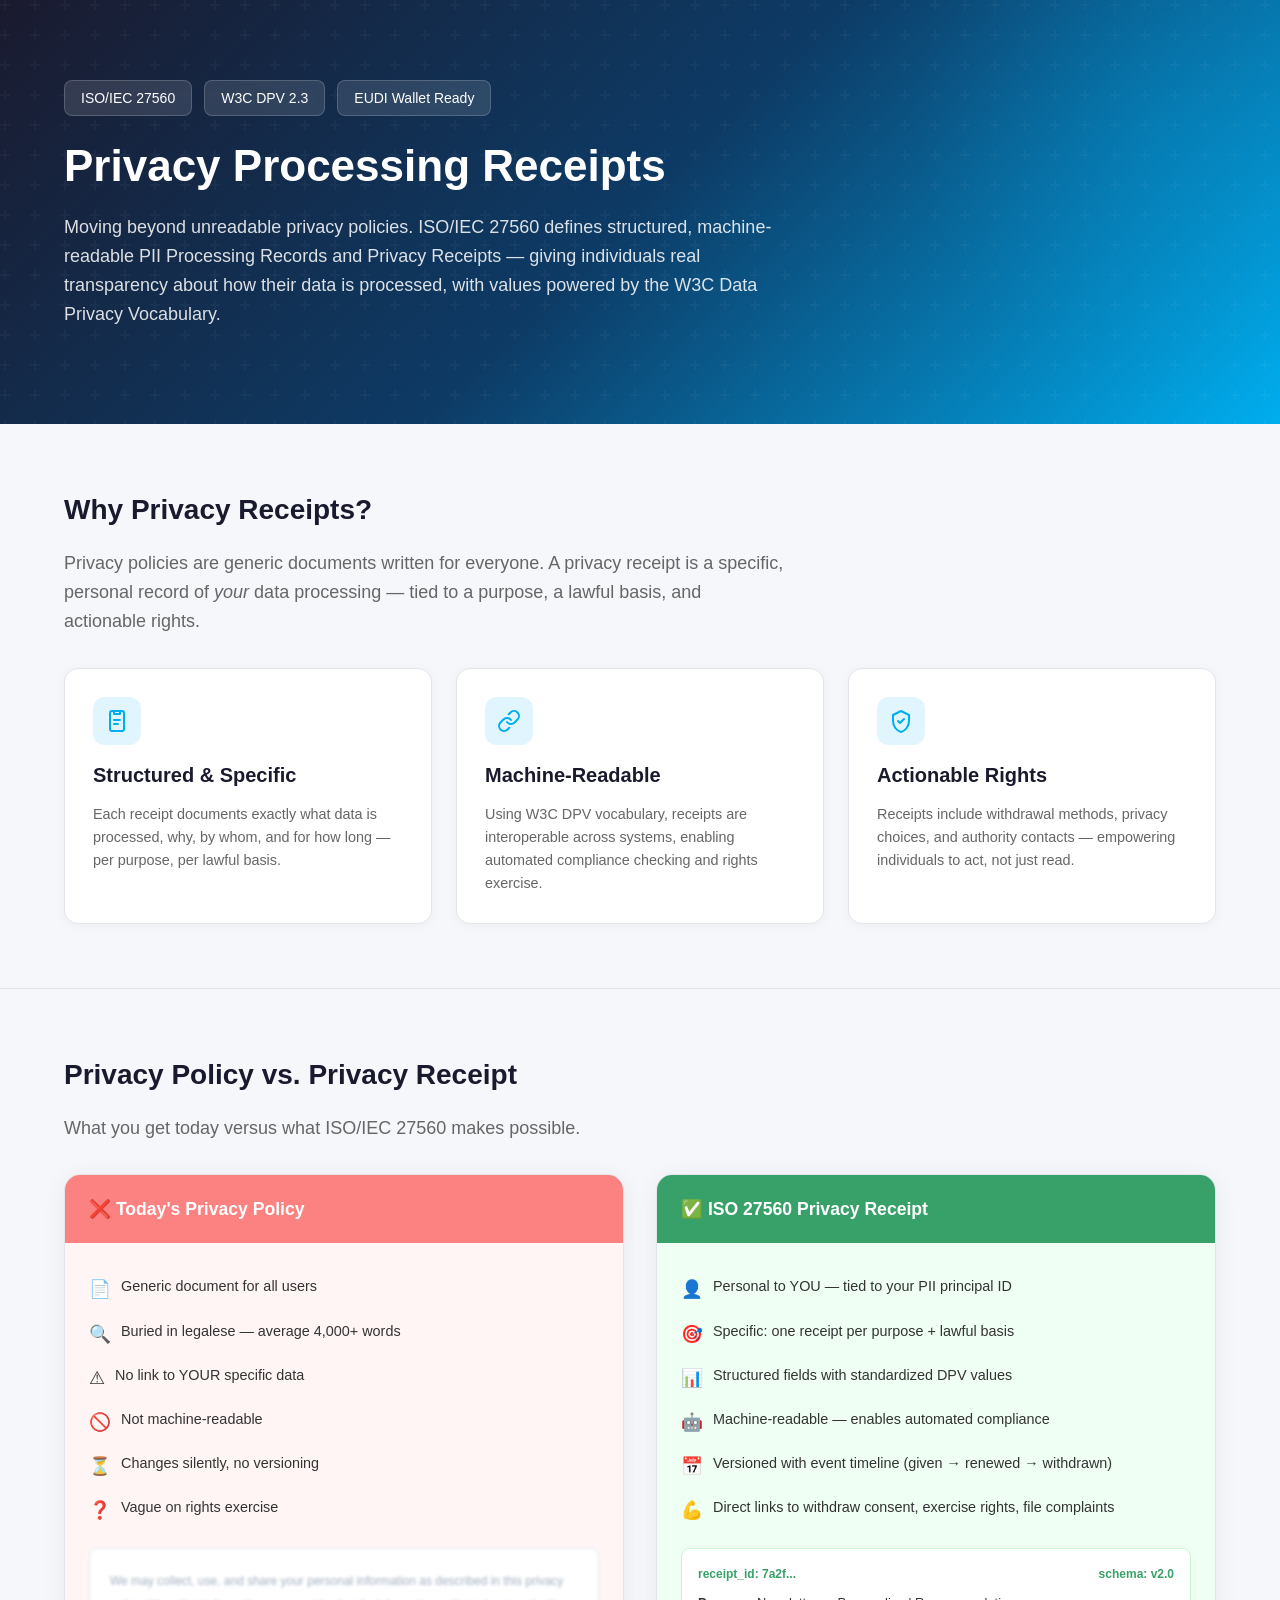
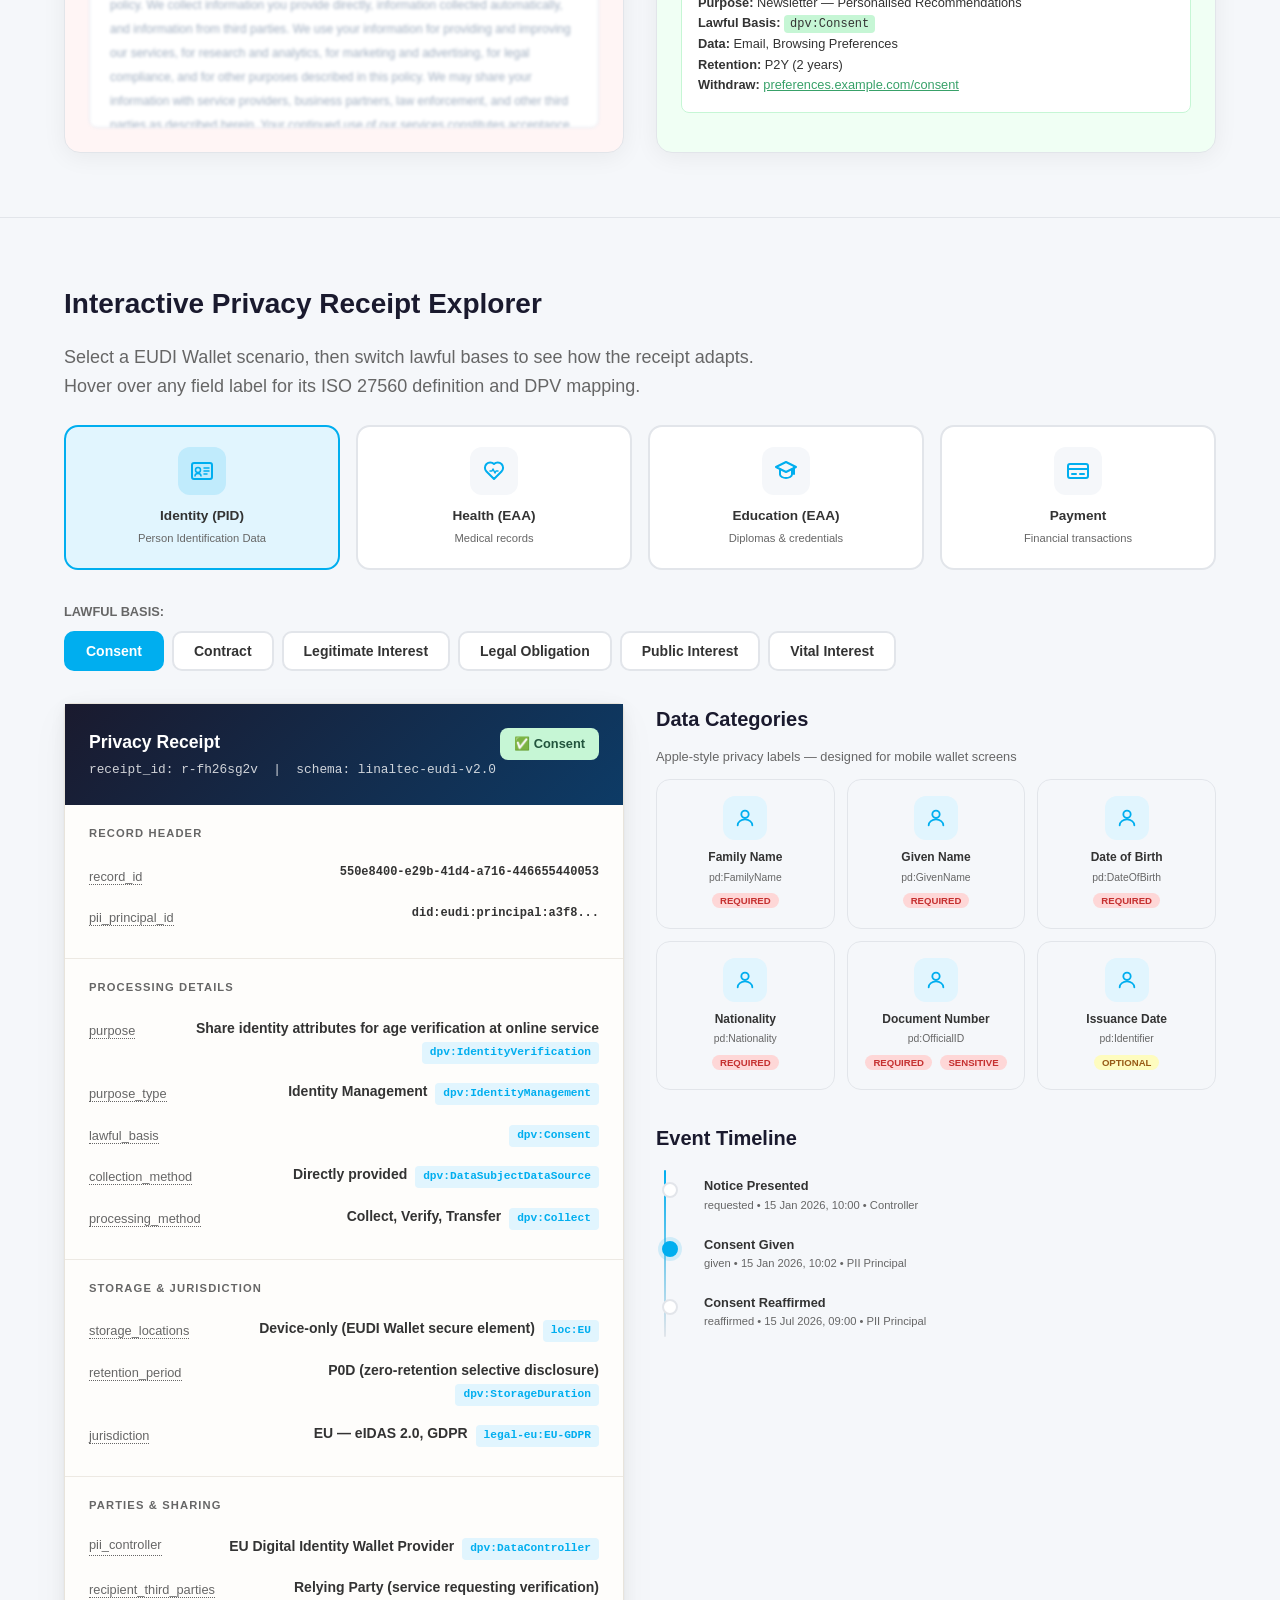
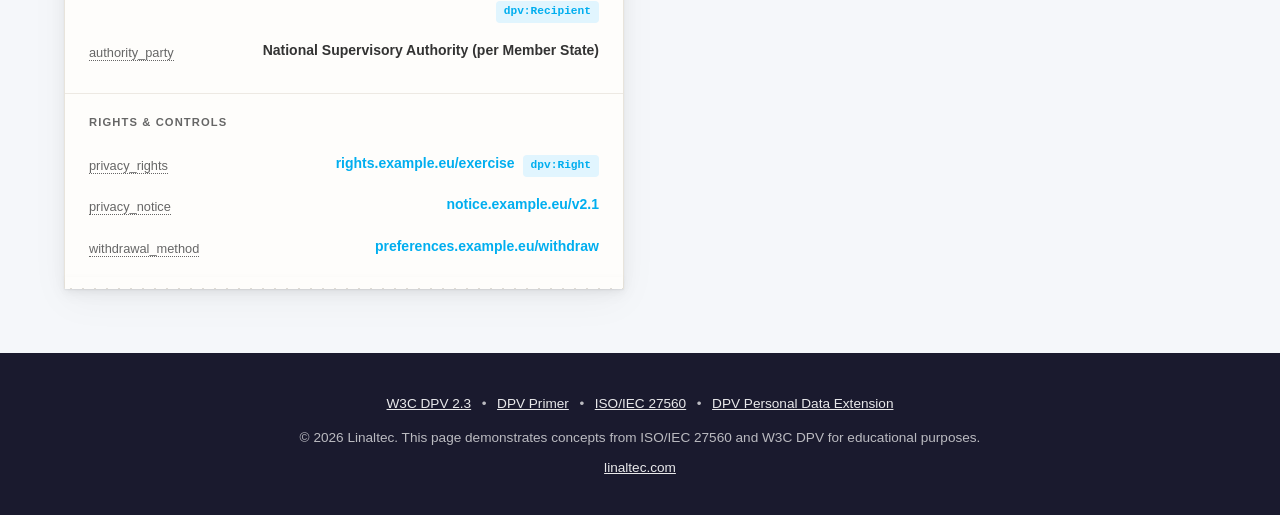
==== static/tools/27560-receipt-explorer/index.html @ d194e6db "Remove Go Deeper section, move spec links to footer The Go Deeper cards (Developer Reference, Safe A" ====
<!DOCTYPE html>
<html lang="en">
<head>
<meta charset="UTF-8">
<meta name="viewport" content="width=device-width, initial-scale=1.0">
<title>ISO/IEC 27560 — Privacy Processing Receipts with W3C DPV | Linaltec</title>
<style>
  :root {
    --primary: #1A1A2E;
    --primary-light: #00AEEF;
    --accent: #4682B4;
    --accent-light: #E1F5FE;
    --success: #38a169;
    --success-light: #c6f6d5;
    --warning: #d69e2e;
    --danger: #e53e3e;
    --bg: #F5F7FA;
    --card: #ffffff;
    --text: #333333;
    --text-light: #666666;
    --border: #E2E5EA;
    --code-bg: #1A1A2E;
    --code-text: #E2E5EA;
    --tooltip-bg: #1A1A2E;
    --icon-identity: #00AEEF;
    --icon-health: #e53e3e;
    --icon-education: #805ad5;
    --icon-payment: #d69e2e;
    --icon-location: #38a169;
    --icon-contact: #319795;
    --icon-device: #718096;
    --icon-behavior: #dd6b20;
  }

  * { margin: 0; padding: 0; box-sizing: border-box; }

  body {
    font-family: -apple-system, BlinkMacSystemFont, 'Segoe UI', Roboto, 'Helvetica Neue', sans-serif;
    color: var(--text);
    background: var(--bg);
    line-height: 1.6;
  }

  /* ─── Layout ─── */
  .container { max-width: 1200px; margin: 0 auto; padding: 0 24px; }
  section { padding: 64px 0; }
  .section-divider { border: none; border-top: 1px solid var(--border); margin: 0; }

  /* ─── Typography ─── */
  h1 { font-size: 2.5rem; font-weight: 800; line-height: 1.2; color: var(--primary); }
  h2 { font-size: 1.75rem; font-weight: 700; color: var(--primary); margin-bottom: 16px; }
  h3 { font-size: 1.25rem; font-weight: 600; color: var(--primary); margin-bottom: 12px; }
  .subtitle { font-size: 1.125rem; color: var(--text-light); max-width: 720px; }
  .badge {
    display: inline-block; padding: 4px 12px; border-radius: 9999px;
    font-size: 0.75rem; font-weight: 600; text-transform: uppercase; letter-spacing: 0.05em;
  }
  .badge-blue { background: var(--accent-light); color: var(--primary-light); }
  .badge-green { background: var(--success-light); color: var(--success); }
  .badge-orange { background: #fefcbf; color: #b7791f; }

  /* ─── Hero ─── */
  .hero {
    background: linear-gradient(135deg, var(--primary) 0%, #0D3B66 50%, #00AEEF 100%);
    color: #fff; padding: 80px 0 64px; position: relative; overflow: hidden;
  }
  .hero::before {
    content: ''; position: absolute; top: 0; left: 0; right: 0; bottom: 0;
    background: url("data:image/svg+xml,%3Csvg width='60' height='60' viewBox='0 0 60 60' xmlns='http://www.w3.org/2000/svg'%3E%3Cg fill='none' fill-rule='evenodd'%3E%3Cg fill='%23ffffff' fill-opacity='0.03'%3E%3Cpath d='M36 34v-4h-2v4h-4v2h4v4h2v-4h4v-2h-4zm0-30V0h-2v4h-4v2h4v4h2V6h4V4h-4zM6 34v-4H4v4H0v2h4v4h2v-4h4v-2H6zM6 4V0H4v4H0v2h4v4h2V6h4V4H6z'/%3E%3C/g%3E%3C/g%3E%3C/svg%3E");
    pointer-events: none;
  }
  .hero::after {
    content: ''; position: absolute; top: -30%; right: -10%; width: 500px; height: 500px;
    background: radial-gradient(circle, rgba(0,174,239,0.12) 0%, transparent 70%);
    border-radius: 50%; pointer-events: none;
  }
  .hero h1 { color: #fff; font-size: 2.75rem; max-width: 800px; position: relative; }
  .hero .subtitle { color: rgba(255,255,255,0.85); margin: 20px 0 32px; position: relative; }
  .hero-badges { display: flex; gap: 12px; flex-wrap: wrap; position: relative; }
  .hero-badge {
    background: rgba(255,255,255,0.12); color: #fff; padding: 6px 16px;
    border-radius: 8px; font-size: 0.875rem; font-weight: 500;
    backdrop-filter: blur(4px); border: 1px solid rgba(255,255,255,0.18);
  }

  /* ─── Tabs / Lawful Basis Selector ─── */
  .tab-group {
    display: flex; gap: 8px; flex-wrap: wrap; margin-bottom: 32px;
  }
  .tab-btn {
    padding: 10px 20px; border: 2px solid var(--border); border-radius: 10px;
    background: var(--card); color: var(--text); font-size: 0.875rem; font-weight: 600;
    cursor: pointer; transition: all 0.2s;
  }
  .tab-btn:hover { border-color: var(--primary-light); color: var(--primary-light); }
  .tab-btn.active {
    border-color: var(--primary-light); background: var(--primary-light); color: #fff;
  }

  /* ─── Receipt Card ─── */
  .receipt-wrapper {
    display: grid; grid-template-columns: 1fr 1fr; gap: 32px; align-items: start;
  }

  .receipt-card {
    background: #FEFDFB; border-radius: 6px 6px 0 0; overflow: visible;
    box-shadow: 0 1px 2px rgba(0,0,0,0.06), 0 4px 16px rgba(0,0,0,0.06), 0 12px 40px rgba(0,0,0,0.04);
    border: 1px solid #E8E4DC; position: relative;
  }
  .receipt-card::after {
    content: ''; position: absolute; bottom: -1px; left: 0; right: 0; height: 12px;
    background: linear-gradient(45deg, transparent 33.33%, #FEFDFB 33.33%) 0 0 / 12px 100%,
                linear-gradient(-45deg, transparent 33.33%, #FEFDFB 33.33%) 0 0 / 12px 100%;
    background-repeat: repeat-x;
    filter: drop-shadow(0 2px 3px rgba(0,0,0,0.04));
  }
  .receipt-header {
    background: linear-gradient(135deg, var(--primary) 0%, #0D3B66 100%);
    padding: 24px; color: #fff;
  }
  .receipt-header h3 { color: #fff; margin-bottom: 4px; font-size: 1.1rem; }
  .receipt-header .receipt-id { font-family: 'SF Mono', 'Fira Code', monospace; font-size: 0.8rem; opacity: 0.8; }

  .receipt-section {
    padding: 20px 24px; border-bottom: 1px solid #EDE9E3;
  }
  .receipt-section:last-child { border-bottom: none; }
  .receipt-section-title {
    font-size: 0.7rem; font-weight: 700; text-transform: uppercase; letter-spacing: 0.1em;
    color: var(--text-light); margin-bottom: 12px;
  }

  .receipt-field {
    display: flex; justify-content: space-between; align-items: flex-start;
    padding: 8px 0; gap: 16px; position: relative;
  }
  .receipt-field-label {
    font-size: 0.8rem; color: var(--text-light); font-weight: 500;
    cursor: help; border-bottom: 1px dotted var(--text-light);
    white-space: nowrap; flex-shrink: 0;
  }
  .receipt-field-value {
    font-size: 0.875rem; font-weight: 600; color: var(--text); text-align: right;
    word-break: break-word;
  }
  .receipt-field-value a {
    color: var(--primary-light); text-decoration: none;
  }
  .receipt-field-value a:hover { text-decoration: underline; }

  /* DPV tag */
  .dpv-tag {
    display: inline-block; padding: 2px 8px; border-radius: 4px;
    font-size: 0.7rem; font-family: 'SF Mono', 'Fira Code', monospace;
    background: var(--accent-light); color: var(--primary-light); margin-left: 4px;
    cursor: pointer; transition: background 0.15s;
  }
  .dpv-tag:hover { background: #B3E5FC; }

  /* ─── Tooltip ─── */
  .tooltip-container { position: relative; display: inline-block; }
  .tooltip {
    display: none; position: absolute; bottom: calc(100% + 8px); left: 50%;
    transform: translateX(-50%); background: var(--tooltip-bg); color: #fff;
    padding: 14px 18px; border-radius: 10px; font-size: 0.8rem; line-height: 1.5;
    width: 320px; z-index: 100; box-shadow: 0 8px 32px rgba(0,0,0,0.25);
    pointer-events: none;
  }
  .tooltip::after {
    content: ''; position: absolute; top: 100%; left: 50%;
    transform: translateX(-50%); border: 6px solid transparent;
    border-top-color: var(--tooltip-bg);
  }
  .tooltip-container:hover .tooltip { display: block; pointer-events: auto; }
  .tooltip-container.tooltip-active .tooltip { display: block; pointer-events: auto; }
  .tooltip .tooltip-title { font-weight: 700; margin-bottom: 4px; color: #7DD3FC; }
  .tooltip .tooltip-dpv { font-family: monospace; font-size: 0.7rem; color: #7DD3FC; margin-top: 6px; }
  .tooltip .tooltip-27560 { font-size: 0.7rem; color: #a0aec0; margin-top: 2px; }

  /* Right-aligned tooltips for values on the right side */
  .tooltip-right .tooltip {
    left: auto; right: 0; transform: none;
  }
  .tooltip-right .tooltip::after {
    left: auto; right: 24px; transform: none;
  }

  /* Mobile bottom-sheet tooltips */
  @media (max-width: 768px) {
    .tooltip-container.tooltip-active .tooltip {
      position: fixed; bottom: 0; left: 0; right: 0; top: auto;
      width: 100%; max-width: 100%; border-radius: 16px 16px 0 0;
      transform: none; z-index: 1001;
      box-shadow: 0 -4px 32px rgba(0,0,0,0.3);
      padding: 24px 20px 32px;
    }
    .tooltip-container.tooltip-active .tooltip::after { display: none; }
  }
  .tooltip-overlay {
    display: none; position: fixed; inset: 0;
    background: rgba(0,0,0,0.3); z-index: 1000;
  }
  .tooltip-overlay.active { display: block; }

  /* ─── Privacy Icons (Apple-style) ─── */
  .privacy-icons-grid {
    display: grid; grid-template-columns: repeat(auto-fill, minmax(140px, 1fr));
    gap: 12px; margin-top: 12px;
  }
  .privacy-icon-card {
    display: flex; flex-direction: column; align-items: center;
    padding: 16px 8px; border-radius: 14px; background: var(--bg);
    border: 1px solid var(--border); text-align: center;
    transition: transform 0.2s ease, box-shadow 0.2s ease;
    cursor: default;
    opacity: 0; animation: fadeInUp 0.35s ease-out forwards;
  }
  .privacy-icon-card:hover {
    transform: translateY(-2px); box-shadow: 0 4px 12px rgba(0,0,0,0.08);
  }
  .privacy-icon {
    width: 44px; height: 44px; border-radius: 12px; display: flex;
    align-items: center; justify-content: center; margin-bottom: 8px;
  }
  .privacy-icon svg { width: 22px; height: 22px; }
  .privacy-icon-label { font-size: 0.75rem; font-weight: 600; color: var(--text); }
  .privacy-icon-sub { font-size: 0.65rem; color: var(--text-light); margin-top: 2px; }
  .privacy-icon-badge {
    margin-top: 6px; padding: 2px 8px; border-radius: 9999px;
    font-size: 0.6rem; font-weight: 700; text-transform: uppercase;
  }

  /* icon color variants */
  .icon-identity .privacy-icon { background: #E1F5FE; color: var(--icon-identity); }
  .icon-health .privacy-icon { background: #fff5f5; color: var(--icon-health); }
  .icon-education .privacy-icon { background: #faf5ff; color: var(--icon-education); }
  .icon-payment .privacy-icon { background: #fffff0; color: var(--icon-payment); }
  .icon-location .privacy-icon { background: #f0fff4; color: var(--icon-location); }
  .icon-contact .privacy-icon { background: #e6fffa; color: var(--icon-contact); }
  .icon-device .privacy-icon { background: #f7fafc; color: var(--icon-device); }
  .icon-behavior .privacy-icon { background: #fffaf0; color: var(--icon-behavior); }

  .badge-required { background: #fed7d7; color: #c53030; }
  .badge-optional { background: #fefcbf; color: #975a16; }
  .badge-sensitive { background: #fed7d7; color: #c53030; }

  /* ─── Comparison ─── */
  .comparison-grid {
    display: grid; grid-template-columns: 1fr 1fr; gap: 32px;
  }

  .comparison-card {
    border-radius: 16px; overflow: hidden;
    box-shadow: 0 4px 24px rgba(0,0,0,0.06); border: 1px solid var(--border);
  }
  .comparison-bad {
    background: #fff5f5;
  }
  .comparison-bad .comparison-header { background: #fc8181; color: #fff; }
  .comparison-good {
    background: #f0fff4;
  }
  .comparison-good .comparison-header { background: var(--success); color: #fff; }
  .comparison-header { padding: 20px 24px; font-weight: 700; font-size: 1.1rem; }
  .comparison-body { padding: 24px; font-size: 0.9rem; }
  .comparison-body ul { list-style: none; padding: 0; }
  .comparison-body li { padding: 8px 0; display: flex; align-items: flex-start; gap: 10px; }
  .comparison-body li .icon { flex-shrink: 0; font-size: 1.1rem; }

  .policy-blur {
    padding: 20px; background: #fff; border-radius: 8px; margin-top: 16px;
    font-size: 0.75rem; color: #a0aec0; line-height: 2;
    filter: blur(1.5px); -webkit-filter: blur(1.5px); user-select: none;
    max-height: 180px; overflow: hidden; border: 1px solid #e2e8f0;
  }

  /* ─── Info Cards Row ─── */
  .info-cards { display: grid; grid-template-columns: repeat(3, 1fr); gap: 24px; margin-top: 32px; }
  .info-card {
    background: var(--card); border-radius: 14px; padding: 28px;
    border: 1px solid var(--border); box-shadow: 0 2px 12px rgba(0,0,0,0.04);
    transition: transform 0.25s ease, box-shadow 0.25s ease;
  }
  .info-card:hover {
    transform: translateY(-4px); box-shadow: 0 8px 28px rgba(0,0,0,0.1);
  }
  .info-card-icon {
    width: 48px; height: 48px; border-radius: 12px; display: flex;
    align-items: center; justify-content: center; margin-bottom: 14px;
    background: var(--accent-light); color: var(--primary-light);
  }
  .info-card-icon svg { width: 24px; height: 24px; }
  .info-card h3 { color: var(--primary); }
  .info-card p { font-size: 0.9rem; color: var(--text-light); }


  /* ─── Event Timeline ─── */
  .timeline { position: relative; padding-left: 28px; margin-top: 12px; }
  .timeline::before {
    content: ''; position: absolute; left: 8px; top: 4px; bottom: 4px;
    width: 2px; background: linear-gradient(to bottom, var(--primary-light), var(--border));
    border-radius: 1px;
  }
  .timeline-item { position: relative; padding: 10px 0 10px 20px; }
  .timeline-item::before {
    content: ''; position: absolute; left: -22px; top: 16px;
    width: 12px; height: 12px; border-radius: 50%;
    border: 2px solid var(--border); background: var(--card);
    transition: all 0.2s ease;
  }
  .timeline-item.active::before {
    background: var(--primary-light); border-color: var(--primary-light);
    box-shadow: 0 0 0 4px rgba(0,174,239,0.15);
  }
  .timeline-event { font-size: 0.8rem; font-weight: 600; color: var(--text); }
  .timeline-meta { font-size: 0.7rem; color: var(--text-light); }

  /* ─── Scenario Selector ─── */
  .scenario-cards { display: grid; grid-template-columns: repeat(4, 1fr); gap: 16px; margin-bottom: 32px; }
  .scenario-card {
    padding: 20px 16px; border-radius: 14px; border: 2px solid var(--border);
    background: var(--card); text-align: center; cursor: pointer;
    transition: all 0.2s ease;
  }
  .scenario-card:hover { border-color: var(--primary-light); transform: translateY(-2px); }
  .scenario-card.active { border-color: var(--primary-light); background: var(--accent-light); }
  .scenario-card .sc-icon {
    width: 48px; height: 48px; border-radius: 12px; display: flex;
    align-items: center; justify-content: center; margin: 0 auto 10px;
    background: var(--bg);
  }
  .scenario-card .sc-icon svg { width: 24px; height: 24px; color: var(--primary-light); }
  .scenario-card.active .sc-icon { background: rgba(0,174,239,0.15); }
  .scenario-card .sc-label { font-size: 0.85rem; font-weight: 700; color: var(--text); }
  .scenario-card .sc-sub { font-size: 0.7rem; color: var(--text-light); margin-top: 4px; }

  /* ─── Lawful Basis Indicator ─── */
  .lawful-basis-badge {
    display: inline-flex; align-items: center; gap: 6px;
    padding: 6px 14px; border-radius: 8px; font-size: 0.8rem; font-weight: 700;
  }
  .lb-consent { background: #c6f6d5; color: #22543d; }
  .lb-contract { background: #bee3f8; color: #2a4365; }
  .lb-legitimate { background: #fefcbf; color: #744210; }
  .lb-legal { background: #fed7e2; color: #702459; }
  .lb-public { background: #e9d8fd; color: #44337a; }
  .lb-vital { background: #feebc8; color: #7b341e; }

  /* ─── Footer ─── */
  footer {
    background: var(--primary); color: rgba(255,255,255,0.7); padding: 40px 0;
    font-size: 0.85rem; text-align: center;
  }
  footer a { color: rgba(255,255,255,0.9); }


  /* ─── Accessibility ─── */
  .sr-only {
    position: absolute; width: 1px; height: 1px; padding: 0; margin: -1px;
    overflow: hidden; clip: rect(0,0,0,0); border: 0;
  }

  /* ─── Animations ─── */
  @keyframes fadeInUp {
    from { opacity: 0; transform: translateY(12px); }
    to { opacity: 1; transform: translateY(0); }
  }
  @keyframes receiptFade {
    from { opacity: 0; transform: translateY(6px); }
    to { opacity: 1; transform: translateY(0); }
  }
  .fade-in { animation: receiptFade 0.35s ease-out; }

  /* ─── Responsive ─── */
  @media (max-width: 900px) {
    .receipt-wrapper { grid-template-columns: 1fr; }
  }
  @media (max-width: 768px) {
    h1 { font-size: 1.75rem; }
    h2 { font-size: 1.4rem; }
    .hero h1 { font-size: 2rem; }
    .hero { padding: 56px 0 48px; }
    section { padding: 48px 0; }
    .comparison-grid { grid-template-columns: 1fr; }
    .info-cards { grid-template-columns: 1fr; }
    .tab-group {
      flex-wrap: nowrap; overflow-x: auto; -webkit-overflow-scrolling: touch;
      padding-bottom: 8px; scrollbar-width: none;
    }
    .tab-group::-webkit-scrollbar { display: none; }
    .tab-btn { white-space: nowrap; flex-shrink: 0; padding: 8px 16px; font-size: 0.8rem; }
  }
  @media (max-width: 540px) {
    .scenario-cards { grid-template-columns: repeat(2, 1fr); gap: 10px; }
    .scenario-card { padding: 14px 10px; }
    .scenario-card .sc-label { font-size: 0.78rem; }
    .privacy-icons-grid { grid-template-columns: repeat(2, 1fr); }
    .container { padding: 0 16px; }
  }
  @media (max-width: 380px) {
    .scenario-cards { grid-template-columns: 1fr; }
  }
</style>
</head>
<body>

<!-- ════════════════ SVG SPRITE SHEET ════════════════ -->
<svg xmlns="http://www.w3.org/2000/svg" style="display:none">
  <!-- Category icons -->
  <symbol id="icon-cat-identity" viewBox="0 0 24 24" fill="none" stroke="currentColor" stroke-width="2" stroke-linecap="round" stroke-linejoin="round">
    <circle cx="12" cy="8" r="4"/><path d="M4 20c0-3.5 3.6-6.5 8-6.5s8 3 8 6.5"/>
  </symbol>
  <symbol id="icon-cat-health" viewBox="0 0 24 24" fill="none" stroke="currentColor" stroke-width="2" stroke-linecap="round" stroke-linejoin="round">
    <rect x="3" y="3" width="18" height="18" rx="3"/><path d="M12 8v8M8 12h8"/>
  </symbol>
  <symbol id="icon-cat-education" viewBox="0 0 24 24" fill="none" stroke="currentColor" stroke-width="2" stroke-linecap="round" stroke-linejoin="round">
    <path d="M12 3L2 8l10 5 10-5-10-5z"/><path d="M6 10.5v5c0 2 3 3.5 6 3.5s6-1.5 6-3.5v-5"/>
  </symbol>
  <symbol id="icon-cat-payment" viewBox="0 0 24 24" fill="none" stroke="currentColor" stroke-width="2" stroke-linecap="round" stroke-linejoin="round">
    <rect x="2" y="5" width="20" height="14" rx="2"/><path d="M2 10h20"/><path d="M6 15h4"/>
  </symbol>
  <symbol id="icon-cat-location" viewBox="0 0 24 24" fill="none" stroke="currentColor" stroke-width="2" stroke-linecap="round" stroke-linejoin="round">
    <path d="M12 2C8.13 2 5 5.13 5 9c0 5.25 7 13 7 13s7-7.75 7-13c0-3.87-3.13-7-7-7z"/><circle cx="12" cy="9" r="2.5"/>
  </symbol>
  <symbol id="icon-cat-contact" viewBox="0 0 24 24" fill="none" stroke="currentColor" stroke-width="2" stroke-linecap="round" stroke-linejoin="round">
    <rect x="2" y="4" width="20" height="16" rx="2"/><path d="M2 4l10 8 10-8"/>
  </symbol>
  <symbol id="icon-cat-device" viewBox="0 0 24 24" fill="none" stroke="currentColor" stroke-width="2" stroke-linecap="round" stroke-linejoin="round">
    <rect x="6" y="2" width="12" height="20" rx="2"/><path d="M10 18h4"/>
  </symbol>
  <symbol id="icon-cat-behavior" viewBox="0 0 24 24" fill="none" stroke="currentColor" stroke-width="2" stroke-linecap="round" stroke-linejoin="round">
    <path d="M3 20h18"/><path d="M3 20l5-8 4 4 5-8 4 4"/>
  </symbol>
  <!-- Section icons -->
  <symbol id="icon-clipboard" viewBox="0 0 24 24" fill="none" stroke="currentColor" stroke-width="2" stroke-linecap="round" stroke-linejoin="round">
    <rect x="5" y="2" width="14" height="20" rx="2"/><path d="M9 2h6v3H9z"/><path d="M9 11h6M9 15h4"/>
  </symbol>
  <symbol id="icon-link" viewBox="0 0 24 24" fill="none" stroke="currentColor" stroke-width="2" stroke-linecap="round">
    <path d="M10 13a5 5 0 007.54.54l3-3a5 5 0 00-7.07-7.07l-1.72 1.71"/><path d="M14 11a5 5 0 00-7.54-.54l-3 3a5 5 0 007.07 7.07l1.71-1.71"/>
  </symbol>
  <symbol id="icon-shield-check" viewBox="0 0 24 24" fill="none" stroke="currentColor" stroke-width="2" stroke-linecap="round" stroke-linejoin="round">
    <path d="M12 2l8 4v6c0 5.25-3.5 9.74-8 11-4.5-1.26-8-5.75-8-11V6l8-4z"/><path d="M9 12l2 2 4-4"/>
  </symbol>
  <!-- Scenario icons -->
  <symbol id="icon-sc-identity" viewBox="0 0 24 24" fill="none" stroke="currentColor" stroke-width="2" stroke-linecap="round" stroke-linejoin="round">
    <rect x="2" y="4" width="20" height="16" rx="2"/><circle cx="8" cy="11" r="2.5" stroke-width="1.5"/><path d="M5 17c0-1.5 1.3-2.5 3-2.5s3 1 3 2.5" stroke-width="1.5"/><path d="M14 9h5M14 12h5M14 15h3" stroke-width="1.5"/>
  </symbol>
  <symbol id="icon-sc-health" viewBox="0 0 24 24" fill="none" stroke="currentColor" stroke-width="2" stroke-linecap="round" stroke-linejoin="round">
    <path d="M19.5 12.572l-7.5 7.428-7.5-7.428A5 5 0 0112 5.006a5 5 0 017.5 7.566z"/><path d="M8 12h2l1-2 2 4 1-2h2" stroke-width="1.5"/>
  </symbol>
  <symbol id="icon-sc-education" viewBox="0 0 24 24" fill="none" stroke="currentColor" stroke-width="2" stroke-linecap="round" stroke-linejoin="round">
    <path d="M12 3L2 8l10 5 10-5-10-5z"/><path d="M6 10.5v5c0 2 3 3.5 6 3.5s6-1.5 6-3.5v-5"/><path d="M20 8v7"/>
  </symbol>
  <symbol id="icon-sc-payment" viewBox="0 0 24 24" fill="none" stroke="currentColor" stroke-width="2" stroke-linecap="round" stroke-linejoin="round">
    <rect x="2" y="5" width="20" height="14" rx="2"/><path d="M2 10h20"/><path d="M6 15h4"/><path d="M14 15h4"/>
  </symbol>
</svg>

<!-- Tooltip overlay for mobile -->
<div class="tooltip-overlay" id="tooltipOverlay"></div>

<!-- ════════════════════ HERO ════════════════════ -->
<header class="hero">
  <div class="container">
    <div class="hero-badges">
      <span class="hero-badge">ISO/IEC 27560</span>
      <span class="hero-badge">W3C DPV 2.3</span>
      <span class="hero-badge">EUDI Wallet Ready</span>
    </div>
    <h1 style="margin-top:24px">Privacy Processing Receipts</h1>
    <p class="subtitle">
      Moving beyond unreadable privacy policies. ISO/IEC 27560 defines structured, machine-readable
      PII Processing Records and Privacy Receipts — giving individuals real transparency about how
      their data is processed, with values powered by the W3C Data Privacy Vocabulary.
    </p>
  </div>
</header>

<!-- ════════════════════ WHY THIS MATTERS ════════════════════ -->
<section>
  <div class="container">
    <h2>Why Privacy Receipts?</h2>
    <p class="subtitle" style="margin-bottom:32px">
      Privacy policies are generic documents written for everyone. A privacy receipt is a specific,
      personal record of <em>your</em> data processing — tied to a purpose, a lawful basis, and
      actionable rights.
    </p>
    <div class="info-cards">
      <div class="info-card">
        <div class="info-card-icon"><svg><use href="#icon-clipboard"/></svg></div>
        <h3>Structured &amp; Specific</h3>
        <p>Each receipt documents exactly what data is processed, why, by whom, and for how long — per purpose, per lawful basis.</p>
      </div>
      <div class="info-card">
        <div class="info-card-icon"><svg><use href="#icon-link"/></svg></div>
        <h3>Machine-Readable</h3>
        <p>Using W3C DPV vocabulary, receipts are interoperable across systems, enabling automated compliance checking and rights exercise.</p>
      </div>
      <div class="info-card">
        <div class="info-card-icon"><svg><use href="#icon-shield-check"/></svg></div>
        <h3>Actionable Rights</h3>
        <p>Receipts include withdrawal methods, privacy choices, and authority contacts — empowering individuals to act, not just read.</p>
      </div>
    </div>
  </div>
</section>

<hr class="section-divider">

<!-- ════════════════════ COMPARISON ════════════════════ -->
<section>
  <div class="container">
    <h2>Privacy Policy vs. Privacy Receipt</h2>
    <p class="subtitle" style="margin-bottom:32px">
      What you get today versus what ISO/IEC 27560 makes possible.
    </p>
    <div class="comparison-grid">
      <div class="comparison-card comparison-bad">
        <div class="comparison-header">&#x274C;  Today's Privacy Policy</div>
        <div class="comparison-body">
          <ul>
            <li><span class="icon">&#x1F4C4;</span> Generic document for all users</li>
            <li><span class="icon">&#x1F50D;</span> Buried in legalese — average 4,000+ words</li>
            <li><span class="icon">&#x26A0;</span> No link to YOUR specific data</li>
            <li><span class="icon">&#x1F6AB;</span> Not machine-readable</li>
            <li><span class="icon">&#x23F3;</span> Changes silently, no versioning</li>
            <li><span class="icon">&#x2753;</span> Vague on rights exercise</li>
          </ul>
          <div class="policy-blur">
            We may collect, use, and share your personal information as described in this privacy policy. We collect information you provide directly, information collected automatically, and information from third parties. We use your information for providing and improving our services, for research and analytics, for marketing and advertising, for legal compliance, and for other purposes described in this policy. We may share your information with service providers, business partners, law enforcement, and other third parties as described herein. Your continued use of our services constitutes acceptance of these terms...
          </div>
        </div>
      </div>
      <div class="comparison-card comparison-good">
        <div class="comparison-header">&#x2705;  ISO 27560 Privacy Receipt</div>
        <div class="comparison-body">
          <ul>
            <li><span class="icon">&#x1F464;</span> Personal to YOU — tied to your PII principal ID</li>
            <li><span class="icon">&#x1F3AF;</span> Specific: one receipt per purpose + lawful basis</li>
            <li><span class="icon">&#x1F4CA;</span> Structured fields with standardized DPV values</li>
            <li><span class="icon">&#x1F916;</span> Machine-readable — enables automated compliance</li>
            <li><span class="icon">&#x1F4C5;</span> Versioned with event timeline (given → renewed → withdrawn)</li>
            <li><span class="icon">&#x1F4AA;</span> Direct links to withdraw consent, exercise rights, file complaints</li>
          </ul>
          <div style="margin-top:16px; padding:16px; background:#fff; border-radius:8px; border:1px solid #c6f6d5;">
            <div style="display:flex;justify-content:space-between;font-size:0.75rem;color:var(--success);font-weight:600;">
              <span>receipt_id: 7a2f...</span><span>schema: v2.0</span>
            </div>
            <div style="margin-top:8px;font-size:0.8rem;">
              <strong>Purpose:</strong> Newsletter — Personalised Recommendations<br>
              <strong>Lawful Basis:</strong> <code style="background:#c6f6d5;padding:2px 6px;border-radius:4px;font-size:0.75rem;">dpv:Consent</code><br>
              <strong>Data:</strong> Email, Browsing Preferences<br>
              <strong>Retention:</strong> P2Y (2 years)<br>
              <strong>Withdraw:</strong> <a href="#" style="color:var(--success);">preferences.example.com/consent</a>
            </div>
          </div>
        </div>
      </div>
    </div>
  </div>
</section>

<hr class="section-divider">

<!-- ════════════════════ INTERACTIVE RECEIPT ════════════════════ -->
<section id="interactive">
  <div class="container">
    <h2>Interactive Privacy Receipt Explorer</h2>
    <p class="subtitle" style="margin-bottom:24px">
      Select a EUDI Wallet scenario, then switch lawful bases to see how the receipt adapts.
      Hover over any field label for its ISO 27560 definition and DPV mapping.
    </p>

    <!-- Scenario selector -->
    <div class="scenario-cards" id="scenarioCards">
      <div class="scenario-card active" data-scenario="identity" onclick="selectScenario('identity')">
        <div class="sc-icon"><svg><use href="#icon-sc-identity"/></svg></div>
        <div class="sc-label">Identity (PID)</div>
        <div class="sc-sub">Person Identification Data</div>
      </div>
      <div class="scenario-card" data-scenario="health" onclick="selectScenario('health')">
        <div class="sc-icon"><svg><use href="#icon-sc-health"/></svg></div>
        <div class="sc-label">Health (EAA)</div>
        <div class="sc-sub">Medical records</div>
      </div>
      <div class="scenario-card" data-scenario="education" onclick="selectScenario('education')">
        <div class="sc-icon"><svg><use href="#icon-sc-education"/></svg></div>
        <div class="sc-label">Education (EAA)</div>
        <div class="sc-sub">Diplomas &amp; credentials</div>
      </div>
      <div class="scenario-card" data-scenario="payment" onclick="selectScenario('payment')">
        <div class="sc-icon"><svg><use href="#icon-sc-payment"/></svg></div>
        <div class="sc-label">Payment</div>
        <div class="sc-sub">Financial transactions</div>
      </div>
    </div>

    <!-- Lawful basis tabs -->
    <div style="margin-bottom:8px;font-size:0.8rem;font-weight:600;color:var(--text-light);">LAWFUL BASIS:</div>
    <div class="tab-group" id="lawfulBasisTabs">
      <button class="tab-btn active" data-basis="consent" onclick="selectBasis('consent')">Consent</button>
      <button class="tab-btn" data-basis="contract" onclick="selectBasis('contract')">Contract</button>
      <button class="tab-btn" data-basis="legitimate" onclick="selectBasis('legitimate')">Legitimate Interest</button>
      <button class="tab-btn" data-basis="legal" onclick="selectBasis('legal')">Legal Obligation</button>
      <button class="tab-btn" data-basis="public" onclick="selectBasis('public')">Public Interest</button>
      <button class="tab-btn" data-basis="vital" onclick="selectBasis('vital')">Vital Interest</button>
    </div>

    <div class="receipt-wrapper">
      <!-- LEFT: The Receipt -->
      <div>
        <div class="receipt-card fade-in" id="receiptCard">
          <!-- Populated by JS -->
        </div>
      </div>

      <!-- RIGHT: Data Icons + Events -->
      <div>
        <h3>Data Categories</h3>
        <p style="font-size:0.8rem;color:var(--text-light);margin-bottom:4px;">
          Apple-style privacy labels — designed for mobile wallet screens
        </p>
        <div class="privacy-icons-grid" id="dataIcons">
          <!-- Populated by JS -->
        </div>

        <h3 style="margin-top:32px;">Event Timeline</h3>
        <div class="timeline" id="eventTimeline">
          <!-- Populated by JS -->
        </div>
      </div>
    </div>
  </div>
</section>

<!-- ════════════════════ FOOTER ════════════════════ -->
<footer>
  <div class="container">
    <p style="margin-bottom:12px;">
      <a href="https://w3c.github.io/dpv/2.3/dpv/" target="_blank">W3C DPV 2.3</a> &ensp;&#x2022;&ensp;
      <a href="https://w3id.org/dpv/primer" target="_blank">DPV Primer</a> &ensp;&#x2022;&ensp;
      <a href="https://www.iso.org/standard/80392.html" target="_blank">ISO/IEC 27560</a> &ensp;&#x2022;&ensp;
      <a href="https://w3c.github.io/dpv/2.3/pd/" target="_blank">DPV Personal Data Extension</a>
    </p>
    <p>&copy; 2026 Linaltec. This page demonstrates concepts from ISO/IEC 27560 and W3C DPV for educational purposes.</p>
    <p style="margin-top:8px;">
      <a href="https://linaltec.com" target="_blank">linaltec.com</a>
    </p>
  </div>
</footer>

<script>
// ════════════════════════════════════════════════════════════════
// DATA MODEL (DO NOT MODIFY)
// ════════════════════════════════════════════════════════════════

const TOOLTIPS = {
  schema_version: {
    title: "schema_version",
    desc: "Unique reference for the implementation documentation describing the record structure. Each PII Controller defines their schema.",
    dpv: "No direct DPV mapping — implementation-specific",
    ref: "ISO 27560 §6.3.3.2"
  },
  record_id: {
    title: "record_id",
    desc: "Unique identifier (UUID-4 recommended) referencing this specific PII Processing Record. Used by all parties to identify and refer to the record.",
    dpv: "No direct DPV mapping — use as record identifier",
    ref: "ISO 27560 §6.3.3.3"
  },
  pii_principal_id: {
    title: "pii_principal_id",
    desc: "Identifier associating the record with a specific PII Principal. Should use pseudonyms where possible. Remains the same across record versions.",
    dpv: "dpv:DataSubject",
    ref: "ISO 27560 §6.3.3.4"
  },
  privacy_notice: {
    title: "privacy_notice",
    desc: "URL reference to the specific version of the PII Controller's privacy notice in effect when the record was created. Must remain valid over time.",
    dpv: "dpv:PrivacyNotice",
    ref: "ISO 27560 §6.3.4.2"
  },
  language: {
    title: "language",
    desc: "Language of the notice and interface used in communications with the PII Principal. Uses ISO 639-1 codes.",
    dpv: "dpv:Language",
    ref: "ISO 27560 §6.3.4.3"
  },
  purpose: {
    title: "purpose",
    desc: "The specific purpose for which PII is processed. Must be sufficiently detailed and unambiguous for the PII Principal to understand the intended processing.",
    dpv: "dpv:Purpose and subclasses (dpv:ServiceProvision, dpv:IdentityVerification, etc.)",
    ref: "ISO 27560 §6.3.4.5"
  },
  purpose_type: {
    title: "purpose_type",
    desc: "A broader category providing context to the specific purpose. E.g., if purpose is 'Sending Newsletters', the type might be 'Marketing'.",
    dpv: "dpv:Purpose (parent class in DPV hierarchy)",
    ref: "ISO 27560 §6.3.4.6"
  },
  lawful_basis: {
    title: "lawful_basis",
    desc: "The lawful basis justifying PII processing. Enumerated values: consent, contract_pii_principal, contract_third_party, legal_obligation, legitimate_interests, public_interest, vital_interests, legal_authority.",
    dpv: "dpv:LegalBasis → dpv:Consent, dpv:Contract, dpv:LegitimateInterest, dpv:LegalObligation, dpv:PublicInterest, dpv:VitalInterest",
    ref: "ISO 27560 §6.3.4.7"
  },
  pii_information: {
    title: "pii_information",
    desc: "Array of PII types being processed. Each type represents one attribute (e.g., 'Email Address', 'Date of Birth'). Actual data values are NOT included — only categories.",
    dpv: "dpv:PersonalData → pd:Name, pd:EmailAddress, pd:DateOfBirth, pd:HealthRecord",
    ref: "ISO 27560 §6.3.4.8"
  },
  storage_locations: {
    title: "storage_locations",
    desc: "Geo-locations where PII will be physically stored. Relevant for assessing jurisdictional obligations for data transfers.",
    dpv: "dpv:StorageCondition, loc:EU, loc:DE",
    ref: "ISO 27560 §6.3.4.12"
  },
  retention_period: {
    title: "retention_period",
    desc: "How long PII is retained. Can be a specific date, a duration (ISO 8601 e.g. P2Y = 2 years), or criteria-based.",
    dpv: "dpv:StorageDuration",
    ref: "ISO 27560 §6.3.4.13"
  },
  jurisdiction: {
    title: "jurisdiction",
    desc: "Legal jurisdictions governing PII processing. Indicates applicable laws and available rights.",
    dpv: "dpv:Jurisdiction, legal-eu:EU-GDPR, legal-de:DE-BDSG",
    ref: "ISO 27560 §6.3.4.17"
  },
  recipient_third_parties: {
    title: "recipient_third_parties",
    desc: "Third parties who receive the PII, including identity, geo-location of transfer, and whether it constitutes a jurisdictional change.",
    dpv: "dpv:Recipient, dpv:ThirdParty, dpv:DataProcessor",
    ref: "ISO 27560 §6.3.4.18"
  },
  privacy_rights: {
    title: "privacy_rights",
    desc: "Instructions or URL for how the PII Principal can exercise their privacy rights (access, erasure, portability, etc.).",
    dpv: "dpv:Right → dpv:RightToAccess, dpv:RightToErasure, dpv:RightToDataPortability",
    ref: "ISO 27560 §6.3.4.19"
  },
  withdrawal_method: {
    title: "withdrawal_method",
    desc: "How/where the PII Principal can withdraw consent. Conditionally required when consent is the lawful basis.",
    dpv: "dpv:WithdrawConsent",
    ref: "ISO 27560 §6.3.4.24"
  },
  contract_management: {
    title: "contract_management",
    desc: "Information about accessing and managing the contract: activation, conditions, expiry, and termination options. Required when contract is the lawful basis.",
    dpv: "dpv:Contract context",
    ref: "ISO 27560 §6.3.4.26"
  },
  privacy_choices: {
    title: "privacy_choices",
    desc: "Opt-in/opt-out choices and objections available to the PII Principal for control over their PII processing.",
    dpv: "dpv:OptIn, dpv:OptOut",
    ref: "ISO 27560 §6.3.4.25"
  },
  authority_party: {
    title: "authority_party",
    desc: "Supervisory authority for inquiries, complaints, and rights exercise. Required for accountability.",
    dpv: "dpv:Authority",
    ref: "ISO 27560 §6.3.4.23"
  },
  collection_method: {
    title: "collection_method",
    desc: "How PII is collected: directly provided, observed, inferred, derived, or obtained from third parties.",
    dpv: "dpv:DataSource → dpv:DataSubjectDataSource, dpv:ThirdPartyDataSource",
    ref: "ISO 27560 §6.3.4.10"
  },
  processing_method: {
    title: "processing_method",
    desc: "Operations performed on PII: collection, storage, analysis, transfer, etc. If automated decision-making or profiling is used, this must be disclosed.",
    dpv: "dpv:Processing → dpv:Collect, dpv:Store, dpv:Use, dpv:Analyse, dpv:Transfer",
    ref: "ISO 27560 §6.3.4.11"
  },
  event_time: {
    title: "event_time",
    desc: "ISO 8601 timestamp of the event. May differ from when the event was received by the controller.",
    dpv: "No direct DPV mapping — temporal context",
    ref: "ISO 27560 §6.3.7.2"
  },
  event_state: {
    title: "event_state",
    desc: "Lifecycle state of the event: requested, given, withdrawn, expired, terminated, renewed, etc. Determines suitability as lawful basis.",
    dpv: "dpv:ConsentStatus → dpv:ConsentGiven, dpv:ConsentWithdrawn, dpv:ConsentExpired",
    ref: "ISO 27560 §6.3.7.6"
  },
  event_type: {
    title: "event_type",
    desc: "Category of event: for consent = explicit/implicit/regular. For contract = standard_form/negotiated/employment.",
    dpv: "dpv:ConsentType → dpv:ExplicitConsent, dpv:ImpliedConsent",
    ref: "ISO 27560 §6.3.7.5"
  }
};

const SCENARIOS = {
  identity: {
    name: "Identity Verification (PID)",
    icon: "&#x1F194;",
    controller: "EU Digital Identity Wallet Provider",
    controller_url: "https://eudi-wallet.example.eu",
    service: "EUDI Wallet — Person Identification Data",
    purposes: {
      consent: { purpose: "Share identity attributes for age verification at online service", dpv: "dpv:IdentityVerification", type: "Identity Management", dpvType: "dpv:IdentityManagement" },
      contract: { purpose: "Provide digital identity credentials under eIDAS 2.0 framework", dpv: "dpv:ServiceProvision", type: "Service Provision", dpvType: "dpv:ServiceProvision" },
      legitimate: { purpose: "Fraud prevention through identity document validation", dpv: "dpv:FraudPreventionAndDetection", type: "Security", dpvType: "dpv:EnforceSecurity" },
      legal: { purpose: "Identity verification as required by eIDAS Regulation (EU) 2024/1183", dpv: "dpv:LegalCompliance", type: "Legal Compliance", dpvType: "dpv:LegalCompliance" },
      public: { purpose: "Facilitate cross-border identity verification for EU citizens", dpv: "dpv:PublicBenefit", type: "Public Services", dpvType: "dpv:PublicBenefit" },
      vital: { purpose: "Emergency identification for unconscious or incapacitated individual", dpv: "dpv:VitalInterestOfDataSubject", type: "Emergency", dpvType: "dpv:VitalInterest" },
    },
    dataItems: [
      { label: "Family Name", icon: "&#x1F464;", cat: "identity", dpv: "pd:FamilyName", required: true, sensitive: false },
      { label: "Given Name", icon: "&#x1F464;", cat: "identity", dpv: "pd:GivenName", required: true, sensitive: false },
      { label: "Date of Birth", icon: "&#x1F4C5;", cat: "identity", dpv: "pd:DateOfBirth", required: true, sensitive: false },
      { label: "Nationality", icon: "&#x1F30D;", cat: "identity", dpv: "pd:Nationality", required: true, sensitive: false },
      { label: "Document Number", icon: "&#x1F4C4;", cat: "identity", dpv: "pd:OfficialID", required: true, sensitive: true },
      { label: "Issuance Date", icon: "&#x1F4C5;", cat: "identity", dpv: "pd:Identifier", required: false, sensitive: false },
    ],
    thirdParties: "Relying Party (service requesting verification)",
    retention: "P0D (zero-retention selective disclosure)",
    jurisdiction: "EU — eIDAS 2.0, GDPR",
    storage: "Device-only (EUDI Wallet secure element)",
    authority: "National Supervisory Authority (per Member State)",
  },
  health: {
    name: "Health Records (EAA)",
    icon: "&#x1FA7A;",
    controller: "European Health Data Space Provider",
    controller_url: "https://ehds.example.eu",
    service: "EUDI Wallet — European Health Insurance Card (EHIC)",
    purposes: {
      consent: { purpose: "Share health records with treating physician for consultation", dpv: "dpv:ProvideHealthCare", type: "Healthcare", dpvType: "dpv:ProvideHealthCare" },
      contract: { purpose: "Health insurance claim processing under policy agreement", dpv: "dpv:ServiceProvision", type: "Insurance", dpvType: "dpv:ServiceProvision" },
      legitimate: { purpose: "Epidemiological surveillance and disease pattern monitoring", dpv: "dpv:AcademicResearch", type: "Research", dpvType: "dpv:AcademicResearch" },
      legal: { purpose: "Mandatory disease notification under EU communicable disease regulations", dpv: "dpv:LegalCompliance", type: "Legal Compliance", dpvType: "dpv:LegalCompliance" },
      public: { purpose: "Public health emergency response and contact tracing", dpv: "dpv:PublicBenefit", type: "Public Health", dpvType: "dpv:PublicBenefit" },
      vital: { purpose: "Emergency medical treatment — access to allergies and blood type", dpv: "dpv:VitalInterestOfDataSubject", type: "Life-threatening", dpvType: "dpv:VitalInterest" },
    },
    dataItems: [
      { label: "Health Record", icon: "&#x1FA7A;", cat: "health", dpv: "pd:HealthRecord", required: true, sensitive: true },
      { label: "Prescription", icon: "&#x1F48A;", cat: "health", dpv: "pd:Prescription", required: true, sensitive: true },
      { label: "Blood Type", icon: "&#x1FA78;", cat: "health", dpv: "pd:BloodType", required: false, sensitive: true },
      { label: "Allergies", icon: "&#x26A0;", cat: "health", dpv: "pd:HealthHistory", required: true, sensitive: true },
      { label: "Insurance ID", icon: "&#x1F4C4;", cat: "identity", dpv: "pd:OfficialID", required: true, sensitive: false },
      { label: "Treating Physician", icon: "&#x1F468;&#x200D;&#x2695;", cat: "contact", dpv: "pd:Contact", required: false, sensitive: false },
    ],
    thirdParties: "Healthcare provider, Insurance company, EHDS Node",
    retention: "P10Y (medical record retention requirement)",
    jurisdiction: "EU — GDPR, EHDS Regulation",
    storage: "EU Member State health data infrastructure",
    authority: "National Health Data Authority + DPA",
  },
  education: {
    name: "Education Credentials (EAA)",
    icon: "&#x1F393;",
    controller: "European Digital Credentials for Learning",
    controller_url: "https://edci.example.eu",
    service: "EUDI Wallet — Europass Digital Credentials",
    purposes: {
      consent: { purpose: "Present diploma to prospective employer for job application", dpv: "dpv:ServiceProvision", type: "Employment", dpvType: "dpv:ServiceProvision" },
      contract: { purpose: "Verify qualifications under employment contract terms", dpv: "dpv:ServiceProvision", type: "Contract Fulfilment", dpvType: "dpv:ServiceProvision" },
      legitimate: { purpose: "University alumni analytics for programme improvement", dpv: "dpv:ImproveExistingProductsAndServices", type: "Service Improvement", dpvType: "dpv:ImproveExistingProductsAndServices" },
      legal: { purpose: "Professional licensing verification required by regulated profession laws", dpv: "dpv:LegalCompliance", type: "Legal Compliance", dpvType: "dpv:LegalCompliance" },
      public: { purpose: "National education statistics and workforce planning", dpv: "dpv:PublicBenefit", type: "Public Policy", dpvType: "dpv:PublicBenefit" },
      vital: { purpose: "Verify medical professional qualification in emergency", dpv: "dpv:VitalInterestOfDataSubject", type: "Emergency", dpvType: "dpv:VitalInterest" },
    },
    dataItems: [
      { label: "Degree Title", icon: "&#x1F393;", cat: "education", dpv: "pd:EducationQualification", required: true, sensitive: false },
      { label: "Institution", icon: "&#x1F3EB;", cat: "education", dpv: "pd:EducationExperience", required: true, sensitive: false },
      { label: "Grade/GPA", icon: "&#x1F4CA;", cat: "education", dpv: "pd:EducationQualification", required: false, sensitive: false },
      { label: "Date of Award", icon: "&#x1F4C5;", cat: "identity", dpv: "pd:Identifier", required: true, sensitive: false },
      { label: "Student ID", icon: "&#x1F194;", cat: "identity", dpv: "pd:OfficialID", required: false, sensitive: false },
      { label: "Credential ID", icon: "&#x1F517;", cat: "identity", dpv: "pd:Identifier", required: true, sensitive: false },
    ],
    thirdParties: "Employer, Accreditation body, Professional register",
    retention: "Indefinite (educational record)",
    jurisdiction: "EU — GDPR, Bologna Process framework",
    storage: "EU — Europass infrastructure + device",
    authority: "National Data Protection Authority",
  },
  payment: {
    name: "Payment Processing",
    icon: "&#x1F4B3;",
    controller: "Payment Service Provider (PSD2 Licensed)",
    controller_url: "https://psp.example.eu",
    service: "EUDI Wallet — Payment Initiation",
    purposes: {
      consent: { purpose: "Share account information with third-party financial aggregator", dpv: "dpv:ServiceProvision", type: "Account Information", dpvType: "dpv:ServiceProvision" },
      contract: { purpose: "Process payment transaction under merchant agreement", dpv: "dpv:ServiceProvision", type: "Payment Processing", dpvType: "dpv:ServiceProvision" },
      legitimate: { purpose: "Transaction monitoring for anti-money laundering compliance", dpv: "dpv:FraudPreventionAndDetection", type: "AML/CFT", dpvType: "dpv:FraudPreventionAndDetection" },
      legal: { purpose: "Mandatory transaction reporting under PSD2/PSR and AML directives", dpv: "dpv:LegalCompliance", type: "Regulatory Reporting", dpvType: "dpv:LegalCompliance" },
      public: { purpose: "Financial stability monitoring by central bank", dpv: "dpv:PublicBenefit", type: "Financial Stability", dpvType: "dpv:PublicBenefit" },
      vital: { purpose: "Emergency fund access for stranded or endangered individual", dpv: "dpv:VitalInterestOfDataSubject", type: "Emergency Access", dpvType: "dpv:VitalInterest" },
    },
    dataItems: [
      { label: "IBAN", icon: "&#x1F3E6;", cat: "payment", dpv: "pd:FinancialAccount", required: true, sensitive: true },
      { label: "Transaction Amount", icon: "&#x1F4B6;", cat: "payment", dpv: "pd:Transactional", required: true, sensitive: false },
      { label: "Merchant ID", icon: "&#x1F3EA;", cat: "payment", dpv: "pd:Transactional", required: true, sensitive: false },
      { label: "Cardholder Name", icon: "&#x1F464;", cat: "identity", dpv: "pd:Name", required: true, sensitive: false },
      { label: "Payment Token", icon: "&#x1F510;", cat: "device", dpv: "pd:DeviceBased", required: true, sensitive: true },
      { label: "IP Address", icon: "&#x1F4F1;", cat: "device", dpv: "pd:IPAddress", required: false, sensitive: false },
    ],
    thirdParties: "Merchant, Card network, Acquiring bank, Central bank",
    retention: "P5Y (PSD2 record retention requirement)",
    jurisdiction: "EU — GDPR, PSD2/PSR, AMLD6",
    storage: "EU — PCI DSS certified infrastructure",
    authority: "National Financial Supervisory Authority + DPA",
  }
};

const LAWFUL_BASIS_META = {
  consent: { label: "Consent", dpv: "dpv:Consent", css: "lb-consent", icon: "&#x2705;" },
  contract: { label: "Contract", dpv: "dpv:Contract", css: "lb-contract", icon: "&#x1F4DD;" },
  legitimate: { label: "Legitimate Interest", dpv: "dpv:LegitimateInterest", css: "lb-legitimate", icon: "&#x2696;" },
  legal: { label: "Legal Obligation", dpv: "dpv:LegalObligation", css: "lb-legal", icon: "&#x2696;" },
  public: { label: "Public Interest", dpv: "dpv:PublicInterest", css: "lb-public", icon: "&#x1F3DB;" },
  vital: { label: "Vital Interest", dpv: "dpv:VitalInterest", css: "lb-vital", icon: "&#x1F6D1;" }
};

const EVENT_TIMELINES = {
  consent: [
    { state: "requested", label: "Notice Presented", time: "2026-01-15T10:00:00Z", entity: "Controller", active: false },
    { state: "given", label: "Consent Given", time: "2026-01-15T10:02:30Z", entity: "PII Principal", active: true },
    { state: "reaffirmed", label: "Consent Reaffirmed", time: "2026-07-15T09:00:00Z", entity: "PII Principal", active: false },
  ],
  contract: [
    { state: "offered", label: "Contract Offered", time: "2026-01-10T14:00:00Z", entity: "Controller", active: false },
    { state: "accepted", label: "Contract Accepted", time: "2026-01-12T09:15:00Z", entity: "PII Principal", active: true },
    { state: "activated", label: "Contract Activated", time: "2026-01-12T09:15:00Z", entity: "Controller", active: false },
  ],
  legitimate: [
    { state: "initiated", label: "Processing Initiated", time: "2026-02-01T00:00:00Z", entity: "Controller", active: true },
    { state: "lia_completed", label: "LIA Completed", time: "2026-01-20T16:00:00Z", entity: "Controller", active: false },
    { state: "notified", label: "PII Principal Notified", time: "2026-02-01T08:00:00Z", entity: "Controller", active: false },
  ],
  legal: [
    { state: "obligation_identified", label: "Legal Obligation Identified", time: "2026-01-01T00:00:00Z", entity: "Controller", active: false },
    { state: "processing_started", label: "Processing Started", time: "2026-01-05T09:00:00Z", entity: "Controller", active: true },
    { state: "notified", label: "PII Principal Notified", time: "2026-01-05T09:01:00Z", entity: "Controller", active: false },
  ],
  public: [
    { state: "authority_mandate", label: "Public Interest Mandate", time: "2026-01-01T00:00:00Z", entity: "Authority", active: false },
    { state: "processing_started", label: "Processing Started", time: "2026-01-10T09:00:00Z", entity: "Controller", active: true },
  ],
  vital: [
    { state: "emergency_triggered", label: "Emergency Triggered", time: "2026-03-01T14:30:00Z", entity: "Emergency Services", active: true },
    { state: "data_accessed", label: "Data Accessed", time: "2026-03-01T14:31:00Z", entity: "Controller", active: false },
  ]
};


// ════════════════════════════════════════════════════════════════
// STATE
// ════════════════════════════════════════════════════════════════

let currentScenario = 'identity';
let currentBasis = 'consent';


// ════════════════════════════════════════════════════════════════
// SVG ICON HELPER
// ════════════════════════════════════════════════════════════════

const CATEGORY_ICON_MAP = {
  identity: '#icon-cat-identity',
  health: '#icon-cat-health',
  education: '#icon-cat-education',
  payment: '#icon-cat-payment',
  location: '#icon-cat-location',
  contact: '#icon-cat-contact',
  device: '#icon-cat-device',
  behavior: '#icon-cat-behavior',
};

function getCategoryIcon(cat) {
  const href = CATEGORY_ICON_MAP[cat] || '#icon-cat-identity';
  return `<svg><use href="${href}"/></svg>`;
}


// ════════════════════════════════════════════════════════════════
// RENDERING
// ════════════════════════════════════════════════════════════════

function makeTooltipHTML(key, align) {
  const t = TOOLTIPS[key];
  if (!t) return '';
  const cls = align === 'right' ? 'tooltip-container tooltip-right' : 'tooltip-container';
  return `<span class="${cls}" tabindex="0">
    <span class="receipt-field-label">${t.title}</span>
    <span class="tooltip">
      <div class="tooltip-title">${t.title}</div>
      <div>${t.desc}</div>
      <div class="tooltip-dpv">DPV: ${t.dpv}</div>
      <div class="tooltip-27560">${t.ref}</div>
    </span>
  </span>`;
}

function renderReceipt() {
  const s = SCENARIOS[currentScenario];
  const b = currentBasis;
  const lb = LAWFUL_BASIS_META[b];
  const p = s.purposes[b];

  const receiptId = 'r-' + Math.random().toString(36).substr(2,8);
  const recordId = '550e8400-e29b-41d4-a716-4466554400' + Math.floor(Math.random()*100).toString().padStart(2,'0');

  // Conditional fields
  let conditionalFields = '';
  if (b === 'consent') {
    conditionalFields += `
      <div class="receipt-field">
        ${makeTooltipHTML('withdrawal_method')}
        <span class="receipt-field-value"><a href="#">preferences.example.eu/withdraw</a></span>
      </div>`;
  }
  if (b === 'contract') {
    conditionalFields += `
      <div class="receipt-field">
        ${makeTooltipHTML('contract_management')}
        <span class="receipt-field-value"><a href="#">account.example.eu/contract</a></span>
      </div>`;
  }

  const html = `
    <div class="receipt-header">
      <div style="display:flex;justify-content:space-between;align-items:center;">
        <h3>Privacy Receipt</h3>
        <span class="lawful-basis-badge ${lb.css}">${lb.icon} ${lb.label}</span>
      </div>
      <div class="receipt-id">receipt_id: ${receiptId} &nbsp;|&nbsp; schema: linaltec-eudi-v2.0</div>
    </div>

    <div class="receipt-section">
      <div class="receipt-section-title">Record Header</div>
      <div class="receipt-field">
        ${makeTooltipHTML('record_id')}
        <span class="receipt-field-value" style="font-family:monospace;font-size:0.75rem;">${recordId}</span>
      </div>
      <div class="receipt-field">
        ${makeTooltipHTML('pii_principal_id')}
        <span class="receipt-field-value" style="font-family:monospace;font-size:0.75rem;">did:eudi:principal:a3f8...</span>
      </div>
    </div>

    <div class="receipt-section">
      <div class="receipt-section-title">Processing Details</div>
      <div class="receipt-field">
        ${makeTooltipHTML('purpose')}
        <span class="receipt-field-value">${p.purpose} <span class="dpv-tag" title="${p.dpv}">${p.dpv}</span></span>
      </div>
      <div class="receipt-field">
        ${makeTooltipHTML('purpose_type')}
        <span class="receipt-field-value">${p.type} <span class="dpv-tag" title="${p.dpvType}">${p.dpvType}</span></span>
      </div>
      <div class="receipt-field">
        ${makeTooltipHTML('lawful_basis')}
        <span class="receipt-field-value"><span class="dpv-tag" title="${lb.dpv}">${lb.dpv}</span></span>
      </div>
      <div class="receipt-field">
        ${makeTooltipHTML('collection_method')}
        <span class="receipt-field-value">Directly provided <span class="dpv-tag">dpv:DataSubjectDataSource</span></span>
      </div>
      <div class="receipt-field">
        ${makeTooltipHTML('processing_method')}
        <span class="receipt-field-value">Collect, Verify, Transfer <span class="dpv-tag">dpv:Collect</span></span>
      </div>
    </div>

    <div class="receipt-section">
      <div class="receipt-section-title">Storage &amp; Jurisdiction</div>
      <div class="receipt-field">
        ${makeTooltipHTML('storage_locations')}
        <span class="receipt-field-value">${s.storage} <span class="dpv-tag">loc:EU</span></span>
      </div>
      <div class="receipt-field">
        ${makeTooltipHTML('retention_period')}
        <span class="receipt-field-value">${s.retention} <span class="dpv-tag">dpv:StorageDuration</span></span>
      </div>
      <div class="receipt-field">
        ${makeTooltipHTML('jurisdiction')}
        <span class="receipt-field-value">${s.jurisdiction} <span class="dpv-tag">legal-eu:EU-GDPR</span></span>
      </div>
    </div>

    <div class="receipt-section">
      <div class="receipt-section-title">Parties &amp; Sharing</div>
      <div class="receipt-field">
        <span class="receipt-field-label">pii_controller</span>
        <span class="receipt-field-value">${s.controller} <span class="dpv-tag">dpv:DataController</span></span>
      </div>
      <div class="receipt-field">
        ${makeTooltipHTML('recipient_third_parties')}
        <span class="receipt-field-value">${s.thirdParties} <span class="dpv-tag">dpv:Recipient</span></span>
      </div>
      <div class="receipt-field">
        ${makeTooltipHTML('authority_party')}
        <span class="receipt-field-value">${s.authority}</span>
      </div>
    </div>

    <div class="receipt-section">
      <div class="receipt-section-title">Rights &amp; Controls</div>
      <div class="receipt-field">
        ${makeTooltipHTML('privacy_rights')}
        <span class="receipt-field-value"><a href="#">rights.example.eu/exercise</a> <span class="dpv-tag">dpv:Right</span></span>
      </div>
      <div class="receipt-field">
        ${makeTooltipHTML('privacy_notice')}
        <span class="receipt-field-value"><a href="#">notice.example.eu/v2.1</a></span>
      </div>
      ${conditionalFields}
    </div>
  `;

  const card = document.getElementById('receiptCard');
  card.innerHTML = html;
  card.classList.remove('fade-in');
  void card.offsetWidth;
  card.classList.add('fade-in');
}

function renderDataIcons() {
  const s = SCENARIOS[currentScenario];
  const grid = document.getElementById('dataIcons');
  grid.innerHTML = s.dataItems.map((d, i) => `
    <div class="privacy-icon-card icon-${d.cat}" style="animation-delay:${i * 60}ms">
      <div class="privacy-icon">${getCategoryIcon(d.cat)}</div>
      <div class="privacy-icon-label">${d.label}</div>
      <div class="privacy-icon-sub">${d.dpv}</div>
      <div>
        <span class="privacy-icon-badge ${d.required ? 'badge-required' : 'badge-optional'}">${d.required ? 'Required' : 'Optional'}</span>
        ${d.sensitive ? '<span class="privacy-icon-badge badge-sensitive" style="margin-left:4px;">Sensitive</span>' : ''}
      </div>
    </div>
  `).join('');
}

function renderTimeline() {
  const events = EVENT_TIMELINES[currentBasis] || [];
  const tl = document.getElementById('eventTimeline');
  tl.innerHTML = events.map(e => `
    <div class="timeline-item ${e.active ? 'active' : ''}">
      <div class="timeline-event">${e.label}</div>
      <div class="timeline-meta">${e.state} &bull; ${new Date(e.time).toLocaleDateString('en-GB', {day:'numeric',month:'short',year:'numeric',hour:'2-digit',minute:'2-digit'})} &bull; ${e.entity}</div>
    </div>
  `).join('');
}

function renderAll() {
  renderReceipt();
  renderDataIcons();
  renderTimeline();
}


// ════════════════════════════════════════════════════════════════
// INTERACTION
// ════════════════════════════════════════════════════════════════

function selectScenario(scenario) {
  currentScenario = scenario;
  document.querySelectorAll('.scenario-card').forEach(c => c.classList.remove('active'));
  document.querySelector(`[data-scenario="${scenario}"]`).classList.add('active');
  renderAll();
}

function selectBasis(basis) {
  currentBasis = basis;
  document.querySelectorAll('.tab-btn').forEach(b => b.classList.remove('active'));
  document.querySelector(`[data-basis="${basis}"]`).classList.add('active');
  renderAll();
}

// ════════════════════════════════════════════════════════════════
// TOUCH TOOLTIP SUPPORT
// ════════════════════════════════════════════════════════════════

const overlay = document.getElementById('tooltipOverlay');

function closeAllTooltips() {
  document.querySelectorAll('.tooltip-container.tooltip-active').forEach(el => {
    el.classList.remove('tooltip-active');
  });
  overlay.classList.remove('active');
}

document.addEventListener('click', function(e) {
  const container = e.target.closest('.tooltip-container');
  if (container) {
    e.preventDefault();
    e.stopPropagation();
    const wasActive = container.classList.contains('tooltip-active');
    closeAllTooltips();
    if (!wasActive) {
      container.classList.add('tooltip-active');
      // Show overlay on mobile
      if (window.innerWidth <= 768) {
        overlay.classList.add('active');
      }
    }
    return;
  }
  // Close on outside click
  closeAllTooltips();
});

overlay.addEventListener('click', closeAllTooltips);

// Initial render
document.addEventListener('DOMContentLoaded', renderAll);
</script>

</body>
</html>
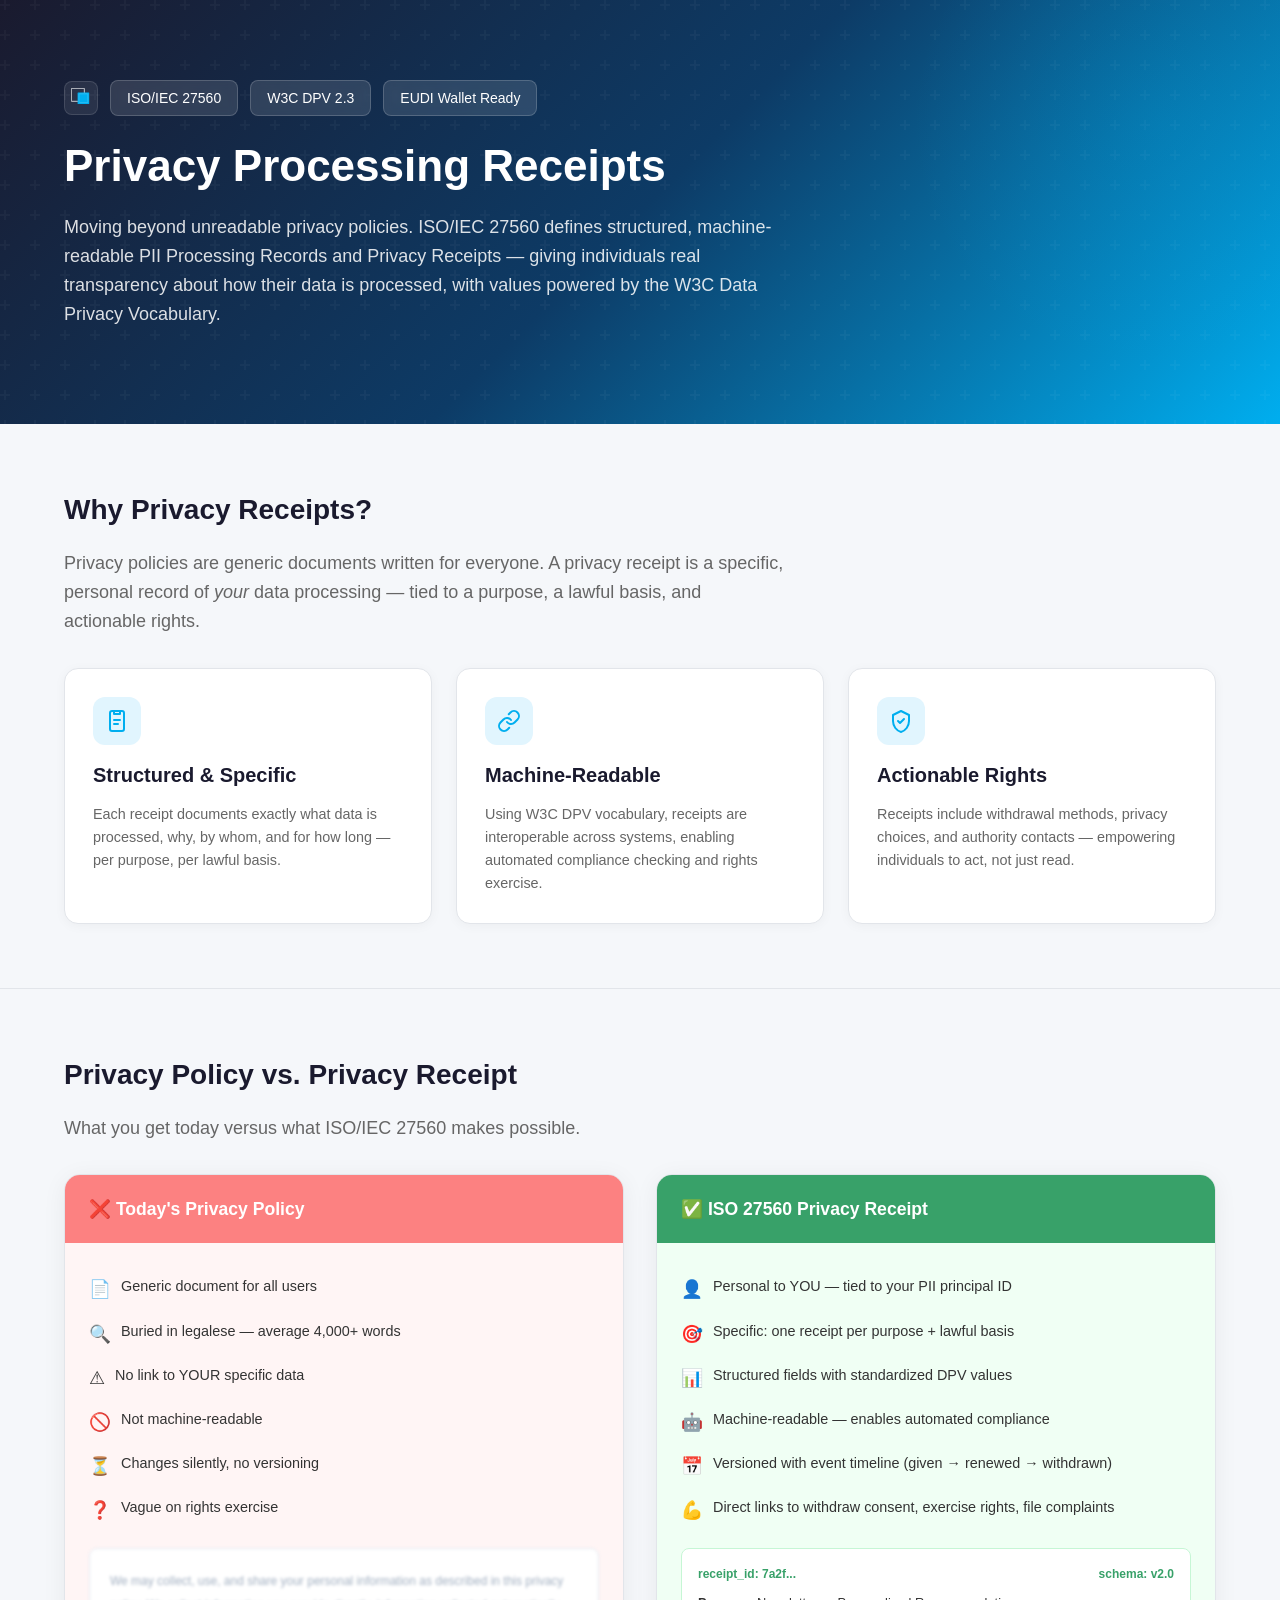
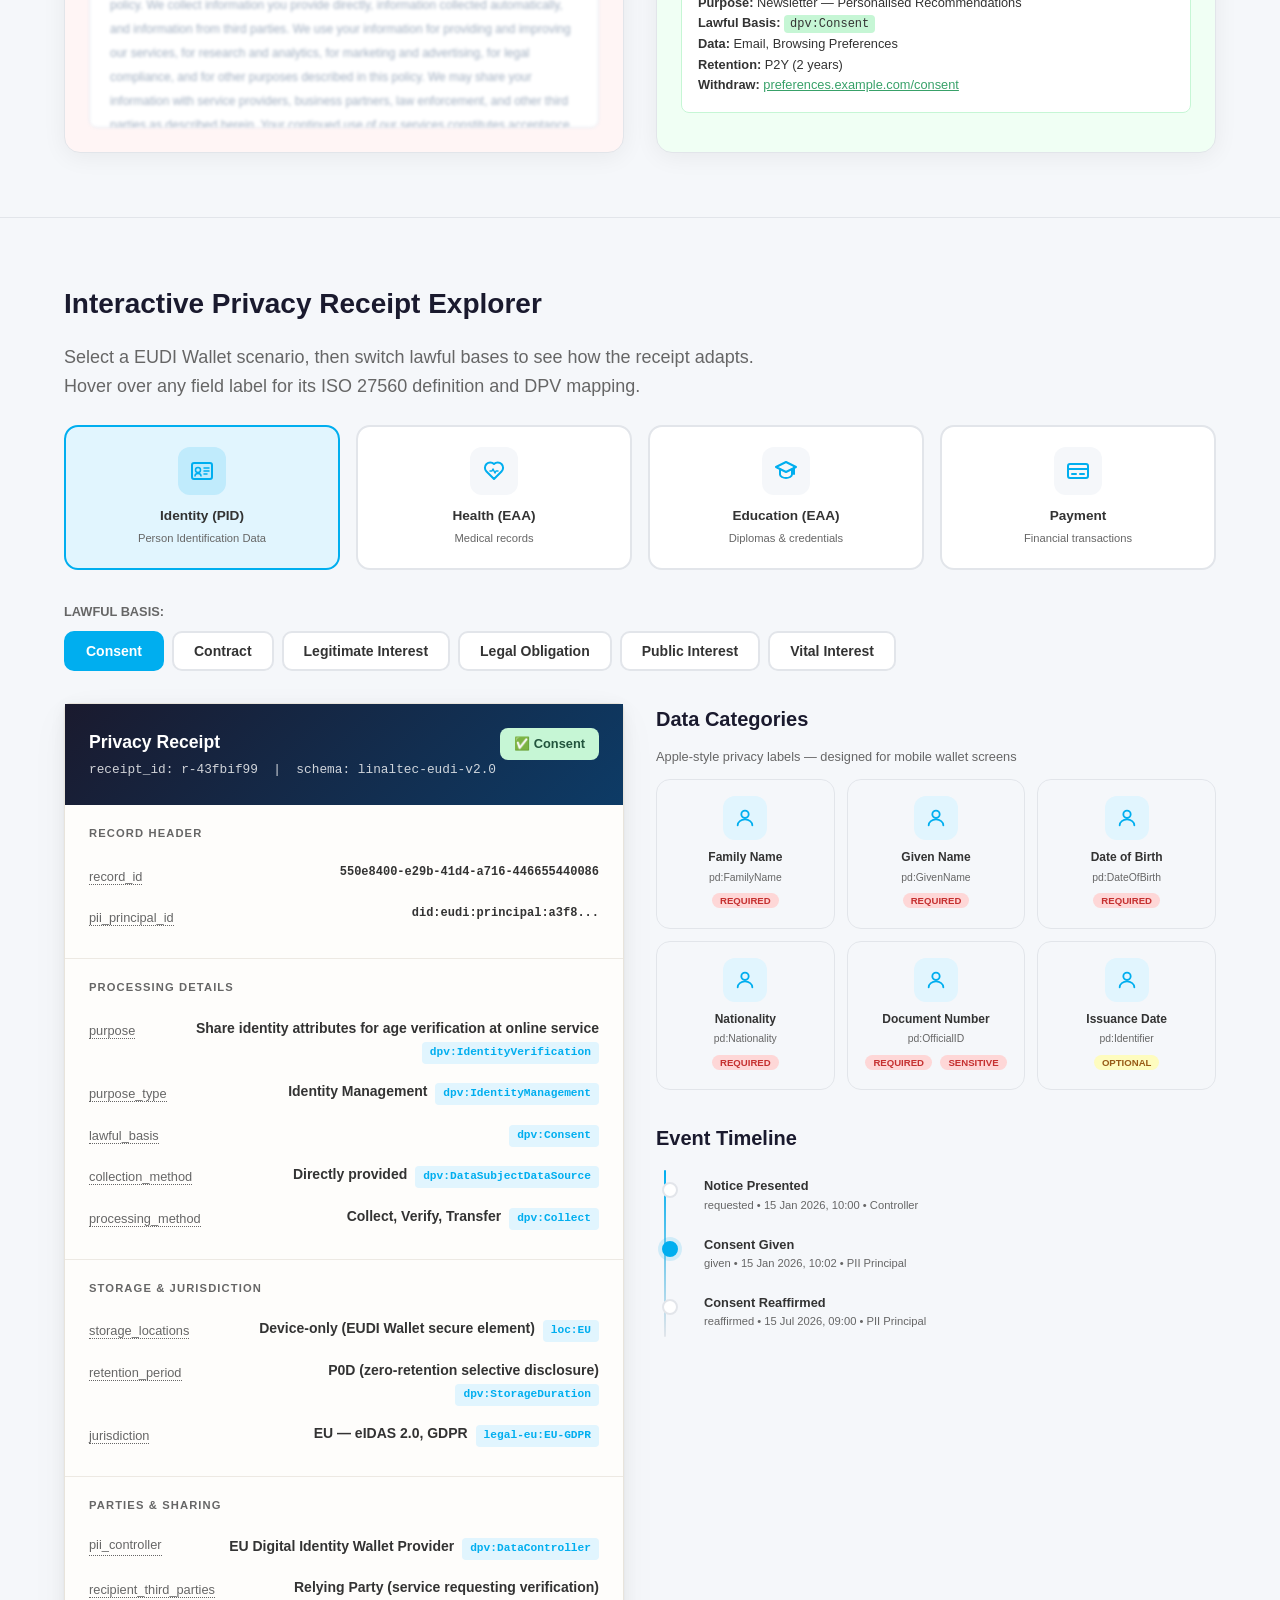
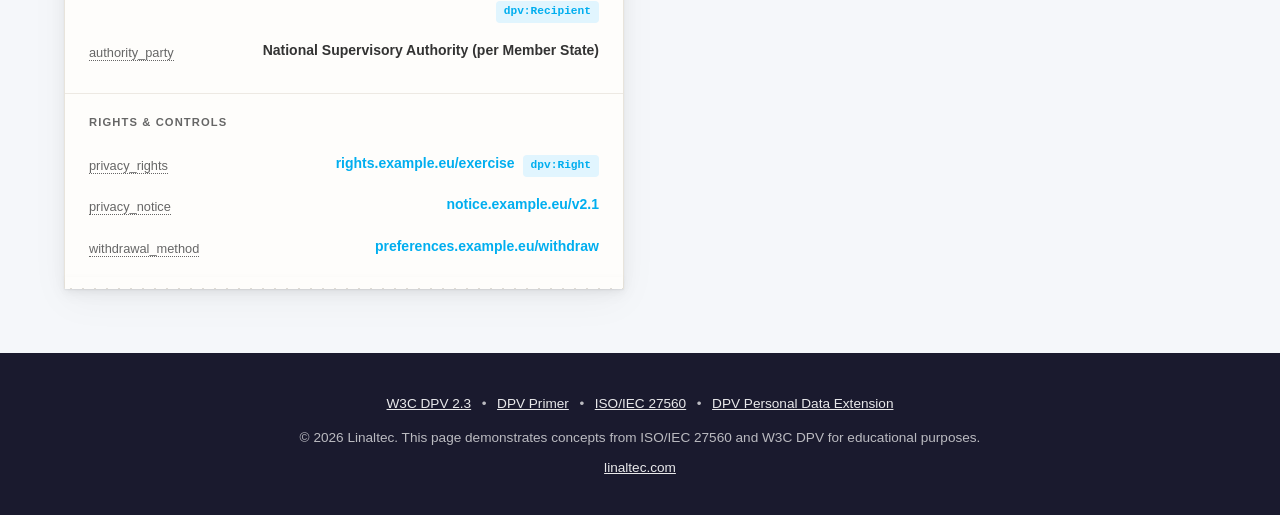
==== commit eee1a2d7: "Add subtle home link icon to receipt explorer hero Place the Linaltec favicon as a clickable link to" ====
--- a/static/tools/27560-receipt-explorer/index.html
+++ b/static/tools/27560-receipt-explorer/index.html
@@ -76,12 +76,21 @@
   }
   .hero h1 { color: #fff; font-size: 2.75rem; max-width: 800px; position: relative; }
   .hero .subtitle { color: rgba(255,255,255,0.85); margin: 20px 0 32px; position: relative; }
-  .hero-badges { display: flex; gap: 12px; flex-wrap: wrap; position: relative; }
+  .hero-badges { display: flex; gap: 12px; flex-wrap: wrap; position: relative; align-items: center; }
   .hero-badge {
     background: rgba(255,255,255,0.12); color: #fff; padding: 6px 16px;
     border-radius: 8px; font-size: 0.875rem; font-weight: 500;
     backdrop-filter: blur(4px); border: 1px solid rgba(255,255,255,0.18);
   }
+  .home-link {
+    display: inline-flex; align-items: center; justify-content: center;
+    width: 34px; height: 34px; border-radius: 8px;
+    background: rgba(255,255,255,0.08); border: 1px solid rgba(255,255,255,0.12);
+    transition: background 0.2s, border-color 0.2s;
+    flex-shrink: 0;
+  }
+  .home-link:hover { background: rgba(255,255,255,0.18); border-color: rgba(255,255,255,0.3); }
+  .home-link svg { width: 20px; height: 20px; }
 
   /* ─── Tabs / Lawful Basis Selector ─── */
   .tab-group {
@@ -463,6 +472,13 @@
 <header class="hero">
   <div class="container">
     <div class="hero-badges">
+      <a href="../../" class="home-link" title="Back to Linaltec">
+        <svg xmlns="http://www.w3.org/2000/svg" viewBox="0 0 100 100">
+          <rect x="2" y="2" width="65" height="65" rx="3" fill="none" stroke="rgba(255,255,255,0.6)" stroke-width="6"/>
+          <rect x="33" y="22" width="58" height="58" rx="3" fill="#00AEEF"/>
+          <rect x="40" y="29" width="44" height="44" rx="2" fill="none" stroke="white" stroke-width="2" opacity="0.4"/>
+        </svg>
+      </a>
       <span class="hero-badge">ISO/IEC 27560</span>
       <span class="hero-badge">W3C DPV 2.3</span>
       <span class="hero-badge">EUDI Wallet Ready</span>
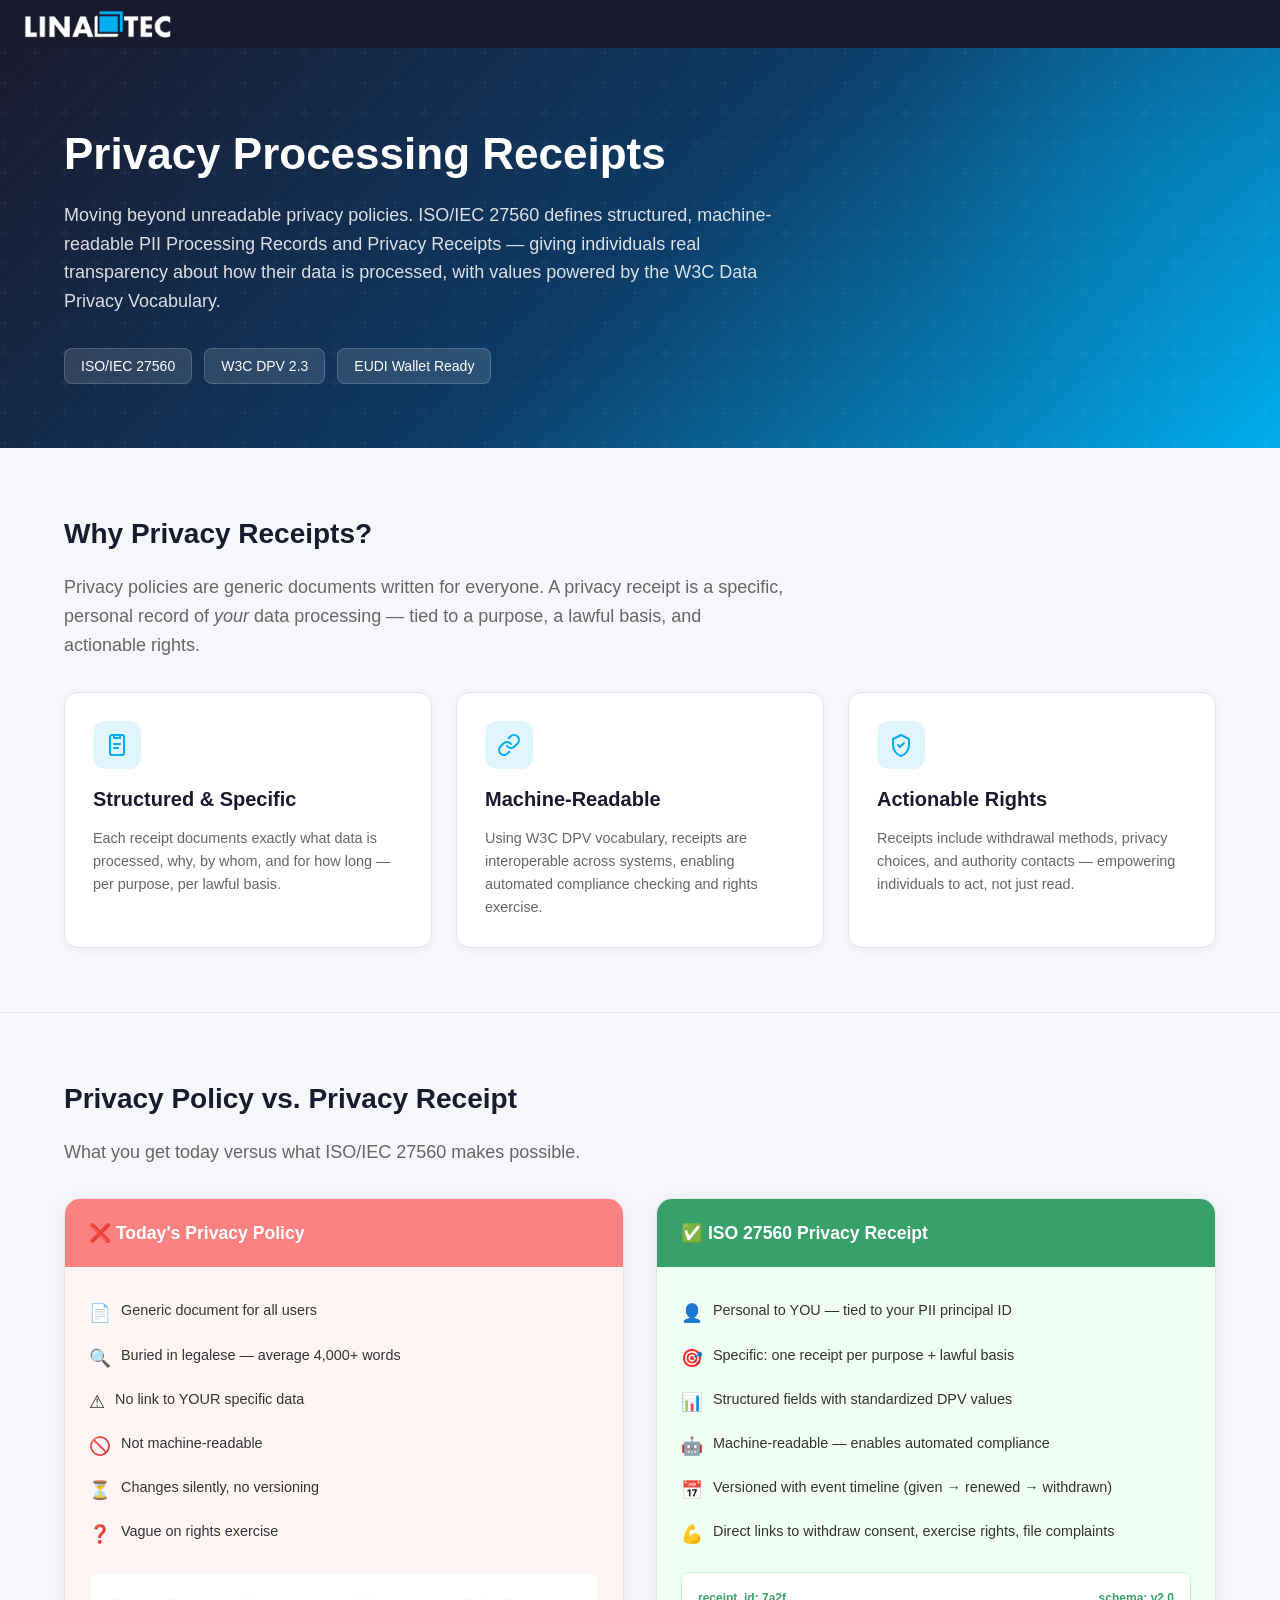
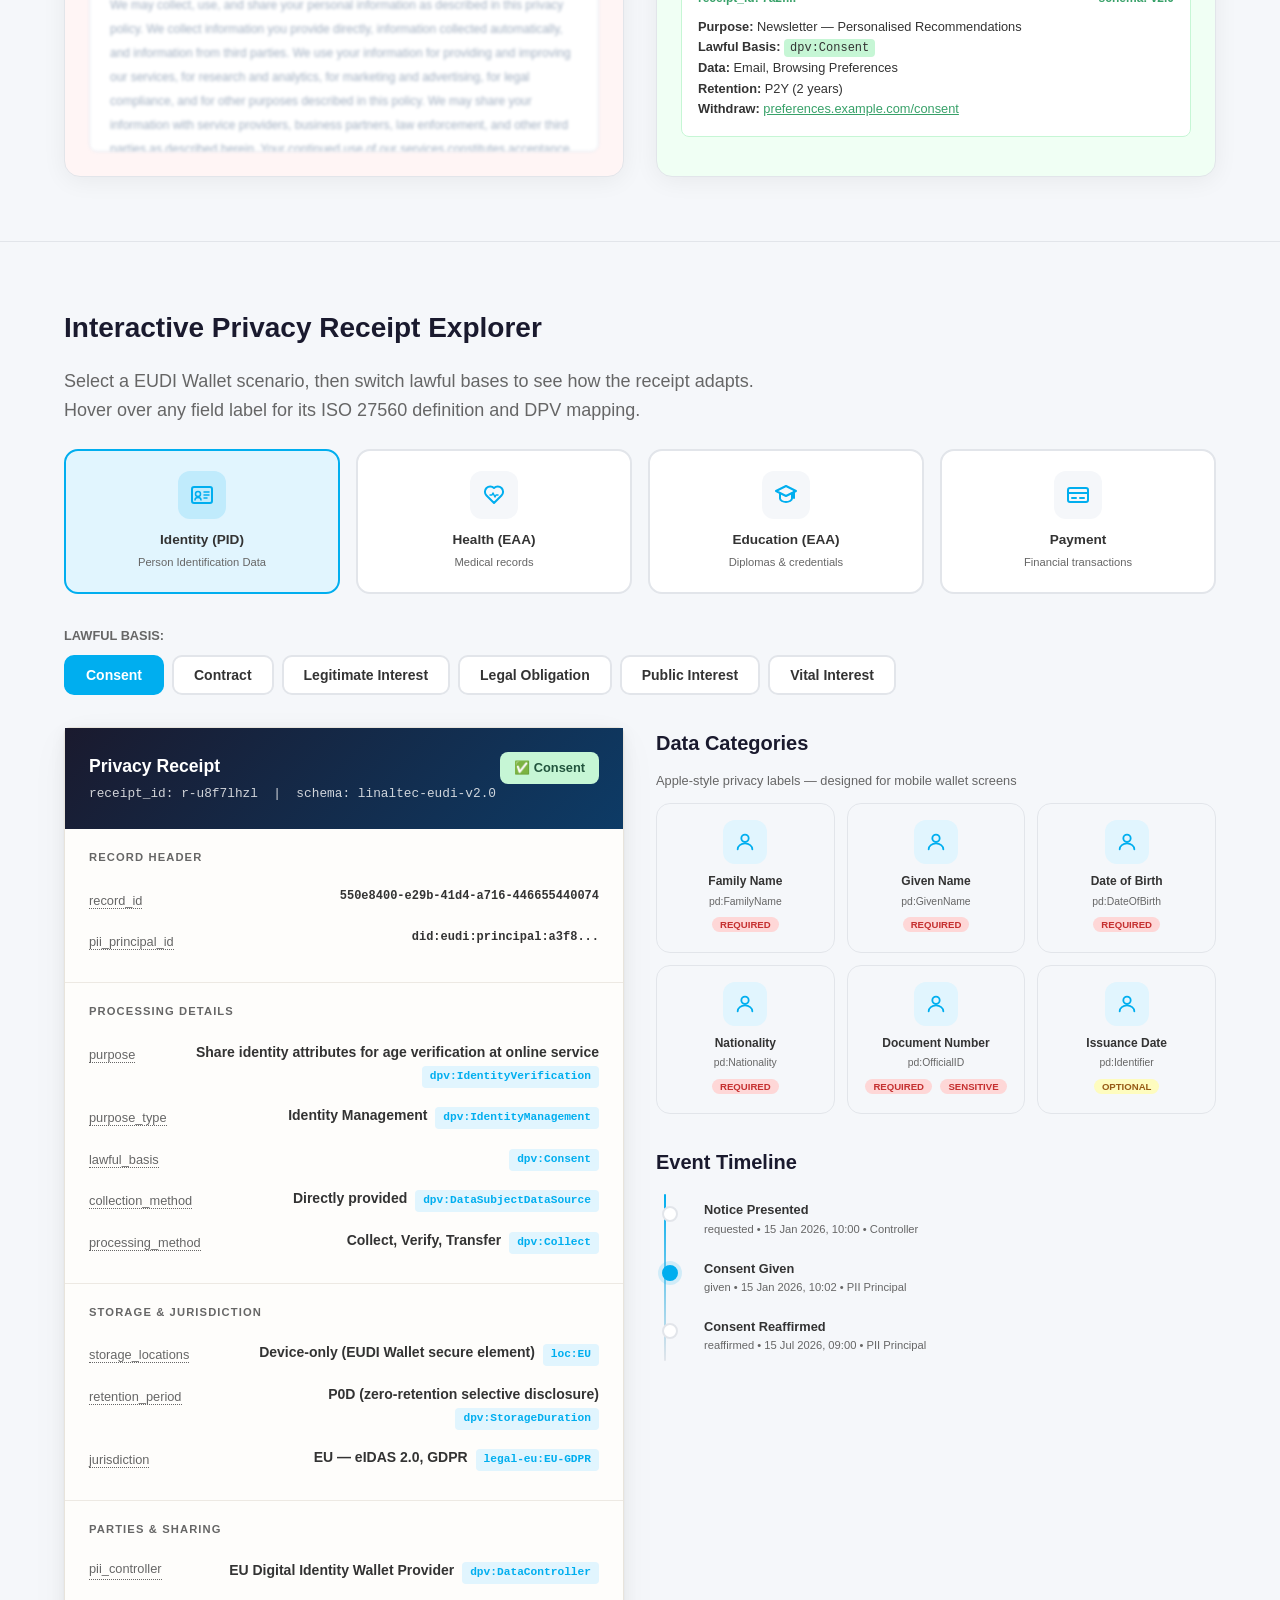
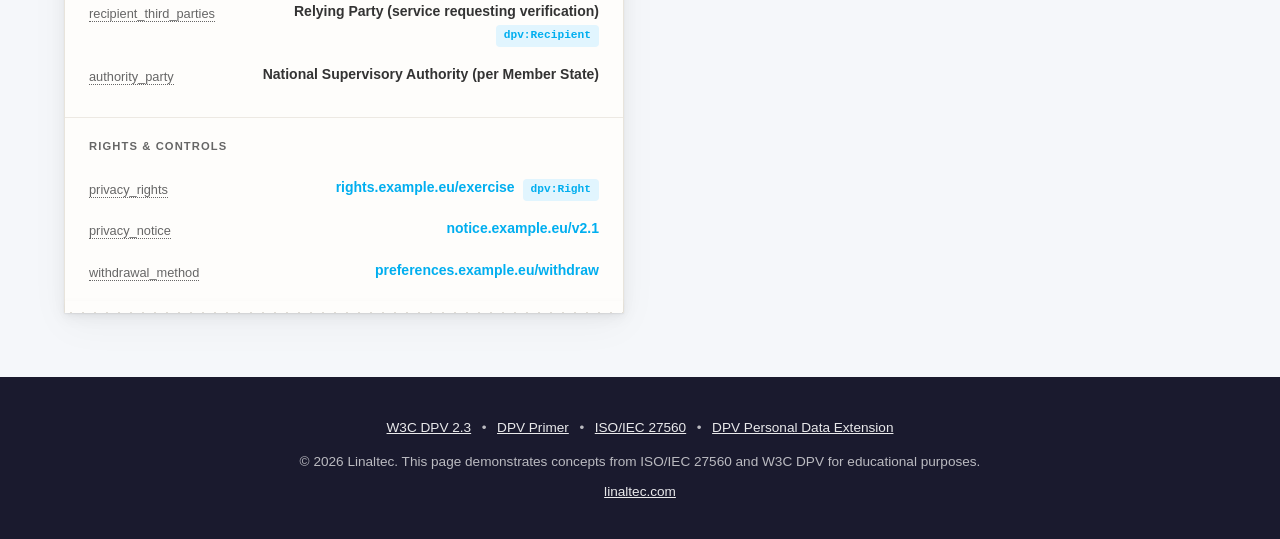
==== commit 3123f642: "Add Linaltec logo bar to demo pages for consistent branding Replace the small favicon home icons wit" ====
--- a/static/tools/27560-receipt-explorer/index.html
+++ b/static/tools/27560-receipt-explorer/index.html
@@ -82,16 +82,6 @@
     border-radius: 8px; font-size: 0.875rem; font-weight: 500;
     backdrop-filter: blur(4px); border: 1px solid rgba(255,255,255,0.18);
   }
-  .home-link {
-    display: inline-flex; align-items: center; justify-content: center;
-    width: 34px; height: 34px; border-radius: 8px;
-    background: rgba(255,255,255,0.08); border: 1px solid rgba(255,255,255,0.12);
-    transition: background 0.2s, border-color 0.2s;
-    flex-shrink: 0;
-  }
-  .home-link:hover { background: rgba(255,255,255,0.18); border-color: rgba(255,255,255,0.3); }
-  .home-link svg { width: 20px; height: 20px; }
-
   /* ─── Tabs / Lawful Basis Selector ─── */
   .tab-group {
     display: flex; gap: 8px; flex-wrap: wrap; margin-bottom: 32px;
@@ -413,6 +403,13 @@
 </head>
 <body>
 
+<!-- ════ Site Bar ════ -->
+<div style="background:#1A1A2E;padding:10px 24px;display:flex;align-items:center;">
+  <a href="../../" style="display:inline-flex;align-items:center;text-decoration:none;">
+    <img src="../../images/logo-white.png" alt="Linaltec" style="height:28px;">
+  </a>
+</div>
+
 <!-- ════════════════ SVG SPRITE SHEET ════════════════ -->
 <svg xmlns="http://www.w3.org/2000/svg" style="display:none">
   <!-- Category icons -->
@@ -471,24 +468,17 @@
 <!-- ════════════════════ HERO ════════════════════ -->
 <header class="hero">
   <div class="container">
-    <div class="hero-badges">
-      <a href="../../" class="home-link" title="Back to Linaltec">
-        <svg xmlns="http://www.w3.org/2000/svg" viewBox="0 0 100 100">
-          <rect x="2" y="2" width="65" height="65" rx="3" fill="none" stroke="rgba(255,255,255,0.6)" stroke-width="6"/>
-          <rect x="33" y="22" width="58" height="58" rx="3" fill="#00AEEF"/>
-          <rect x="40" y="29" width="44" height="44" rx="2" fill="none" stroke="white" stroke-width="2" opacity="0.4"/>
-        </svg>
-      </a>
-      <span class="hero-badge">ISO/IEC 27560</span>
-      <span class="hero-badge">W3C DPV 2.3</span>
-      <span class="hero-badge">EUDI Wallet Ready</span>
-    </div>
-    <h1 style="margin-top:24px">Privacy Processing Receipts</h1>
+    <h1>Privacy Processing Receipts</h1>
     <p class="subtitle">
       Moving beyond unreadable privacy policies. ISO/IEC 27560 defines structured, machine-readable
       PII Processing Records and Privacy Receipts — giving individuals real transparency about how
       their data is processed, with values powered by the W3C Data Privacy Vocabulary.
     </p>
+    <div class="hero-badges" style="margin-top:24px">
+      <span class="hero-badge">ISO/IEC 27560</span>
+      <span class="hero-badge">W3C DPV 2.3</span>
+      <span class="hero-badge">EUDI Wallet Ready</span>
+    </div>
   </div>
 </header>
 
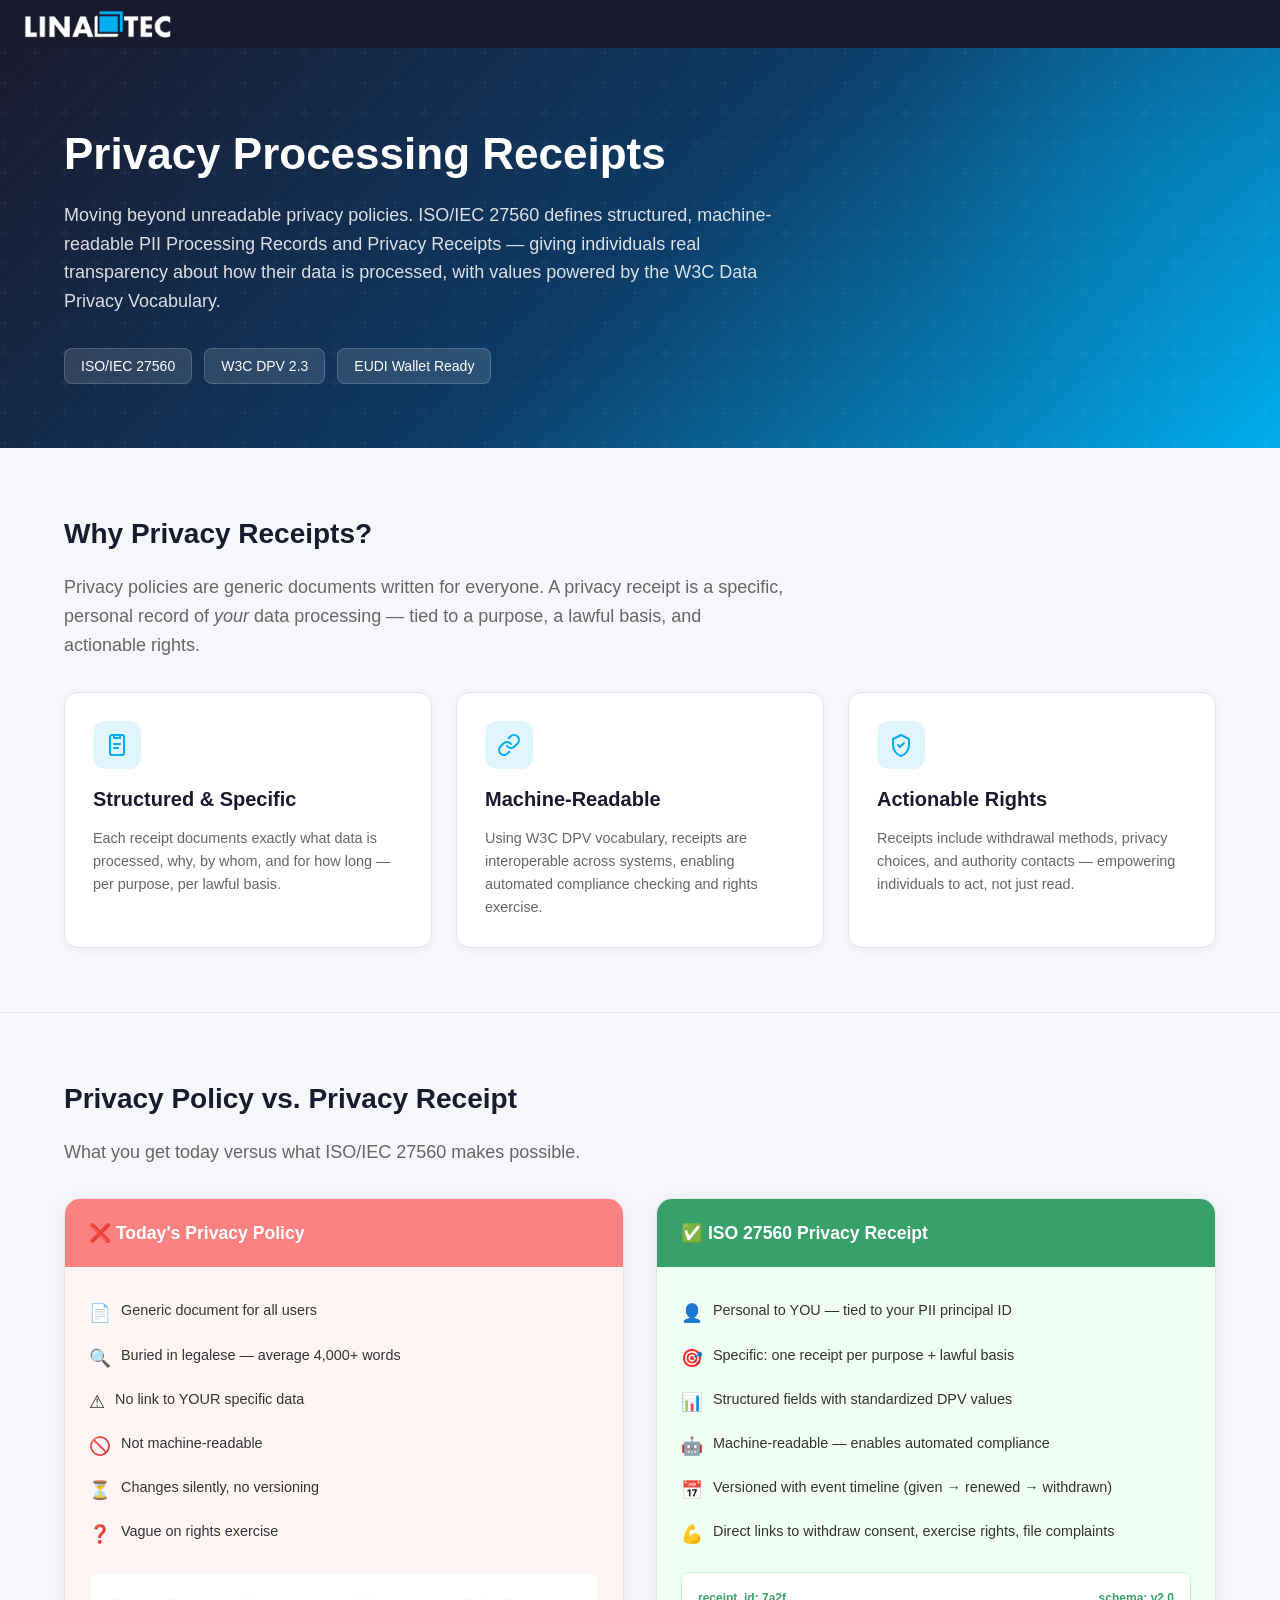
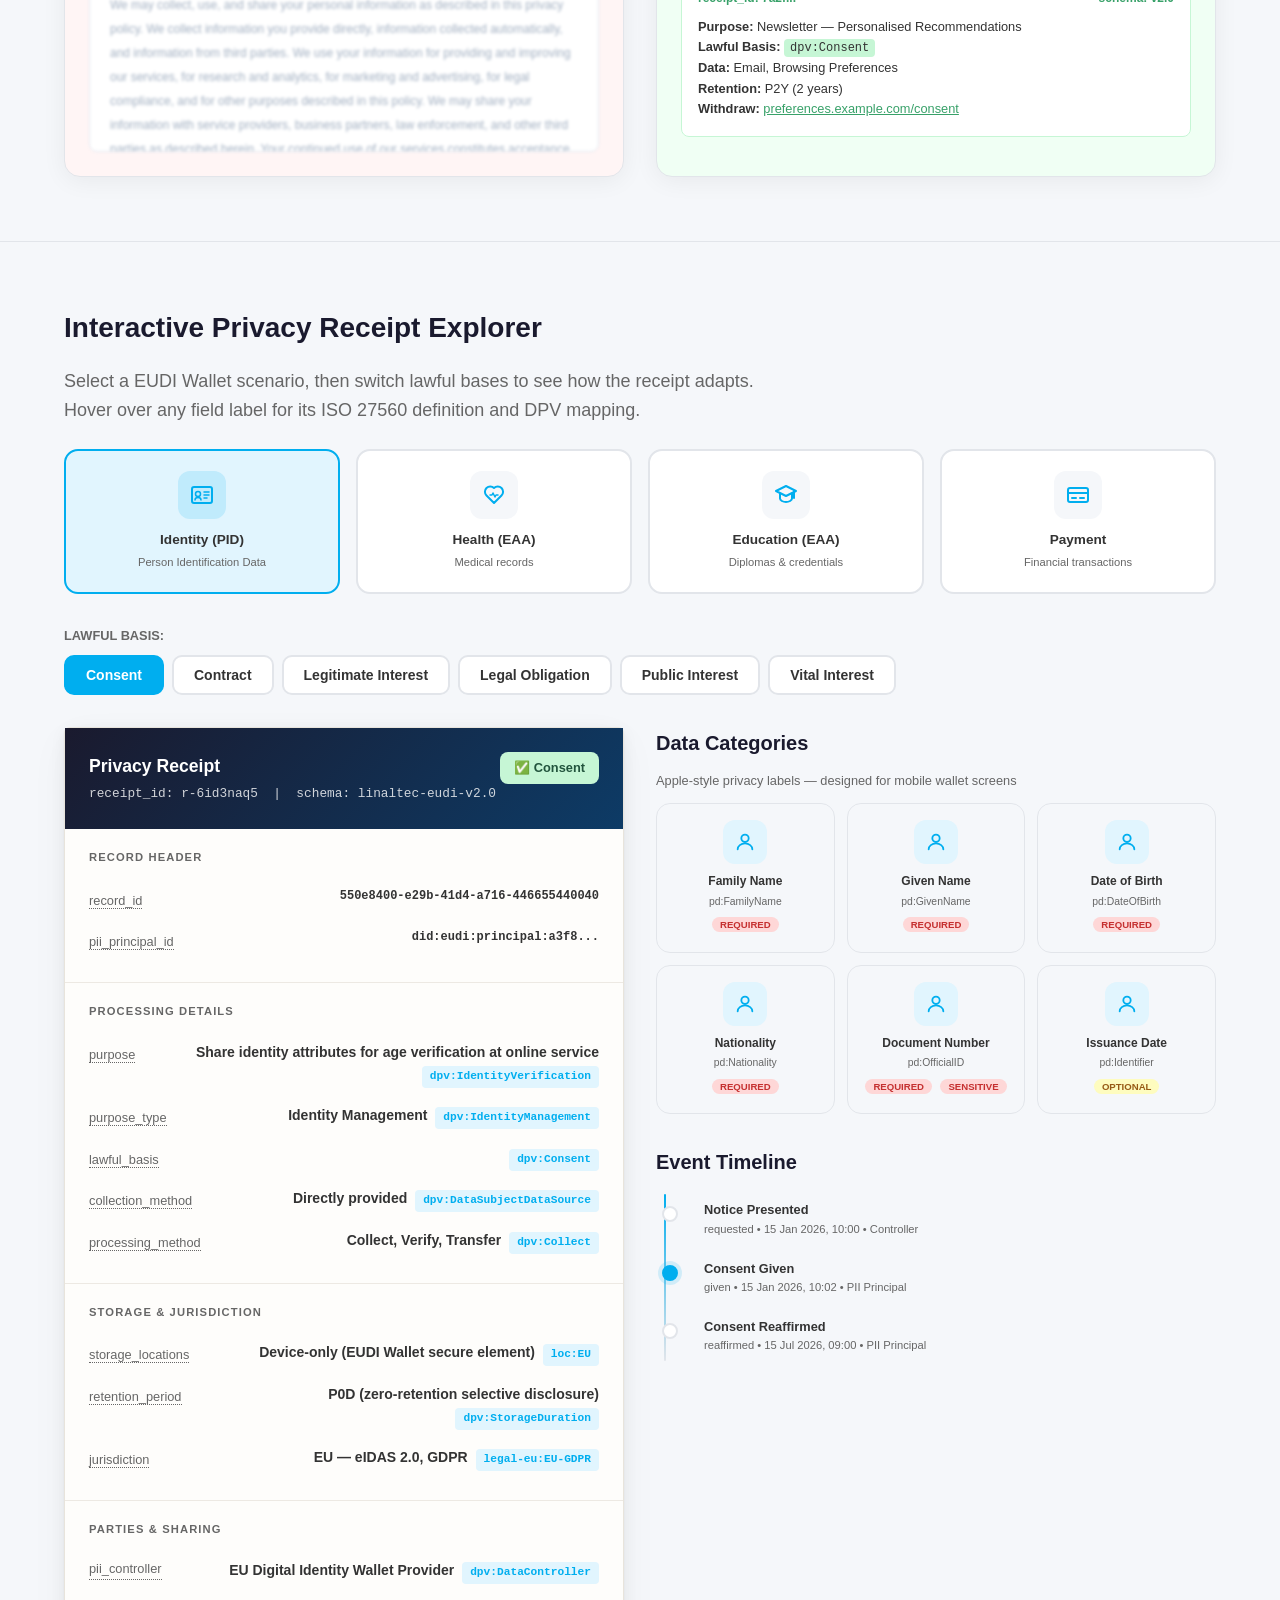
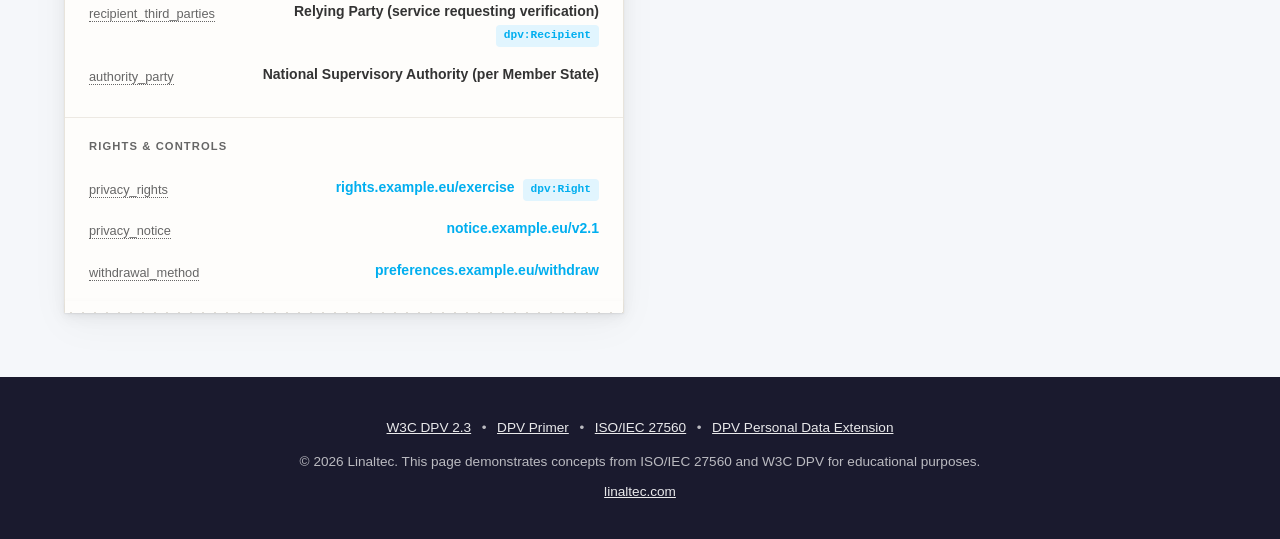
==== commit 159ecc3e: "Add Umami analytics tracking to standalone tool pages Co-Authored-By: Claude Opus 4.6 <noreply@anthr" ====
--- a/static/tools/27560-receipt-explorer/index.html
+++ b/static/tools/27560-receipt-explorer/index.html
@@ -3,6 +3,7 @@
 <head>
 <meta charset="UTF-8">
 <meta name="viewport" content="width=device-width, initial-scale=1.0">
+<script defer src="https://cloud.umami.is/script.js" data-website-id="ca1faa43-e025-4a96-8836-7bc8c0a22efd"></script>
 <title>ISO/IEC 27560 — Privacy Processing Receipts with W3C DPV | Linaltec</title>
 <style>
   :root {
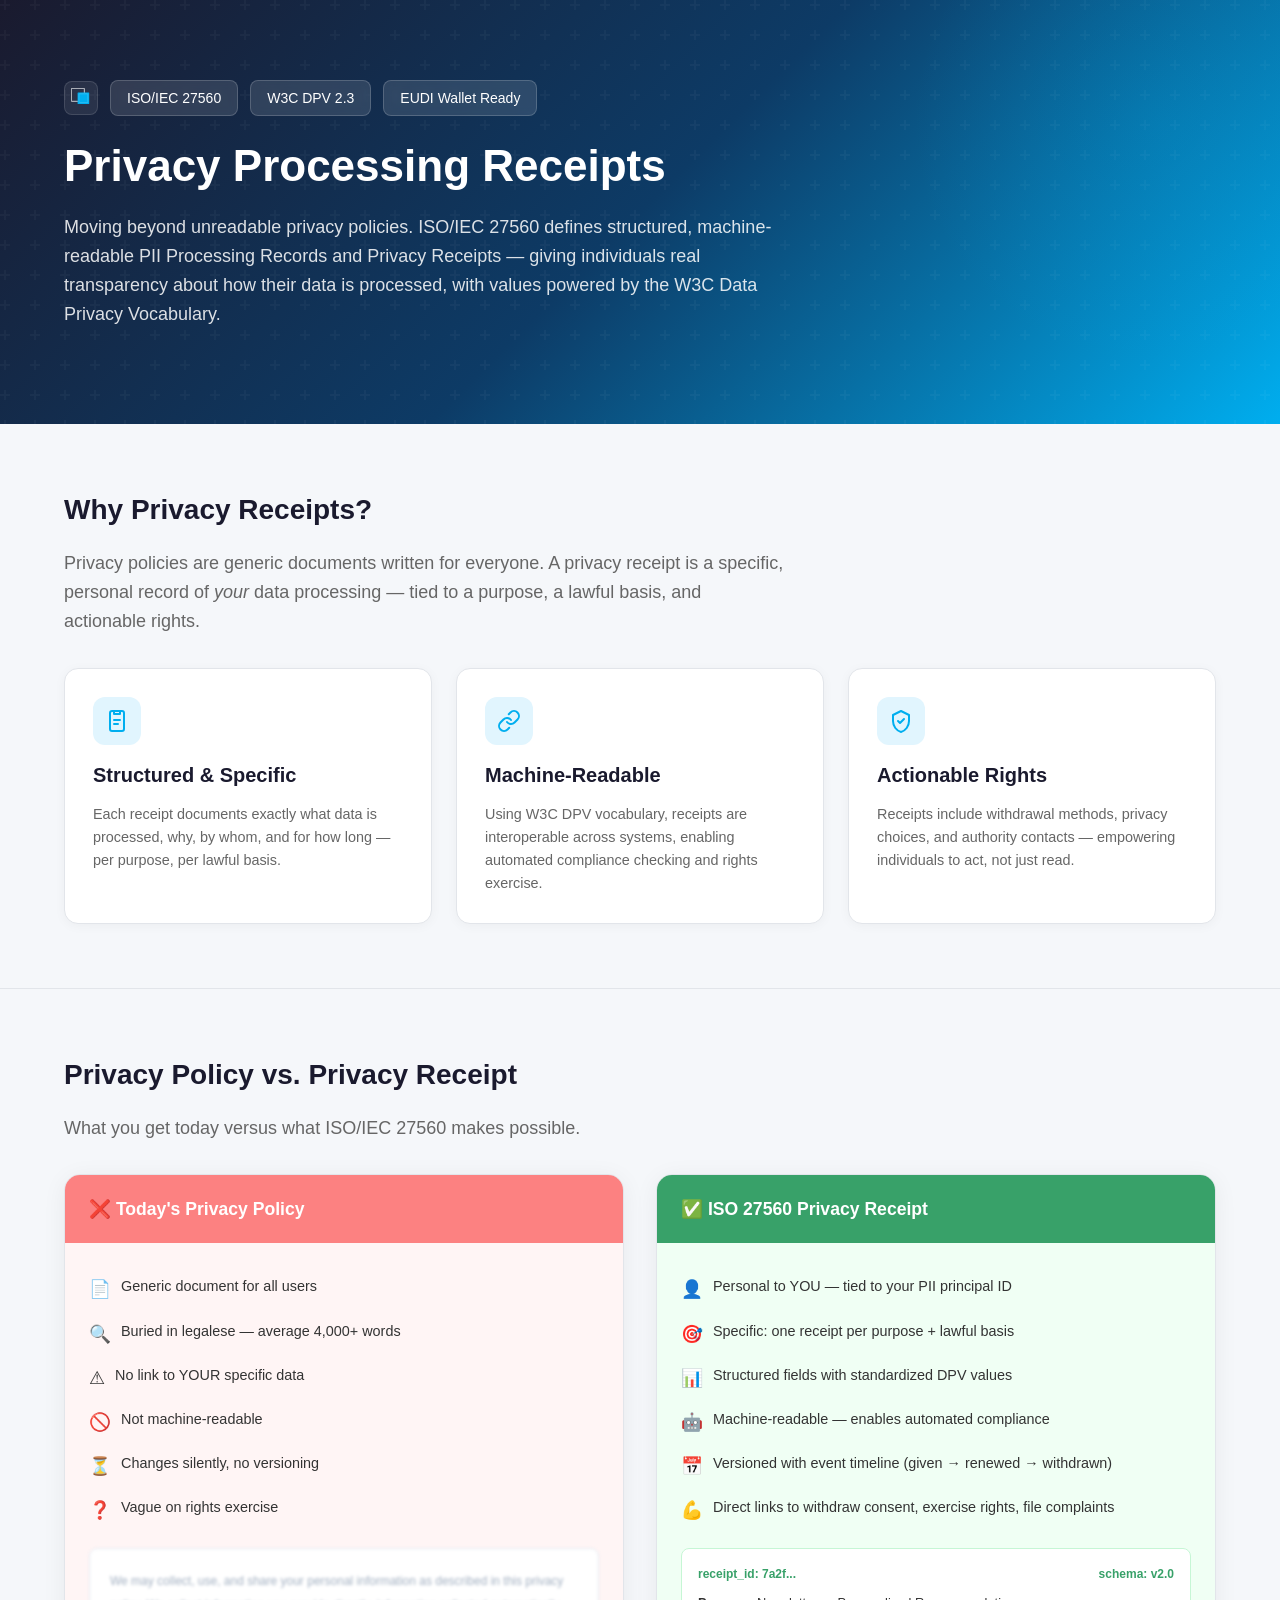
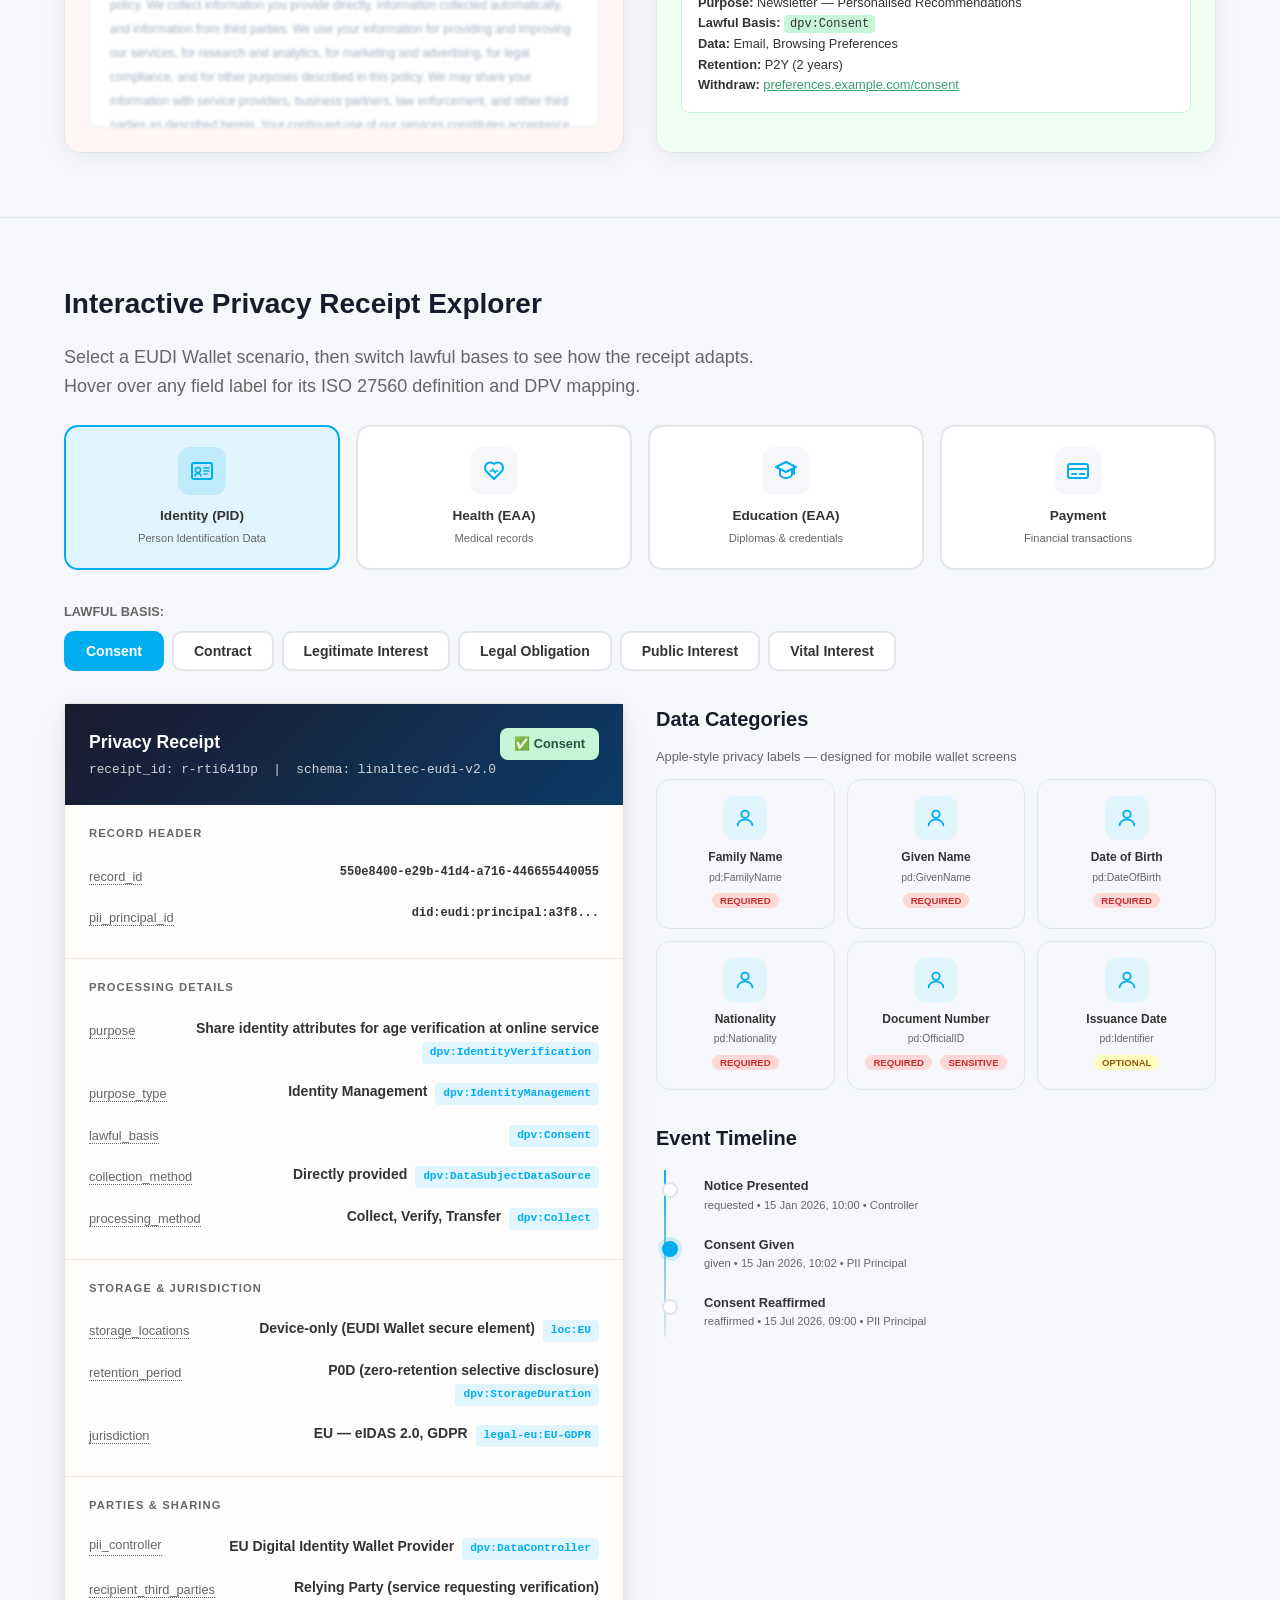
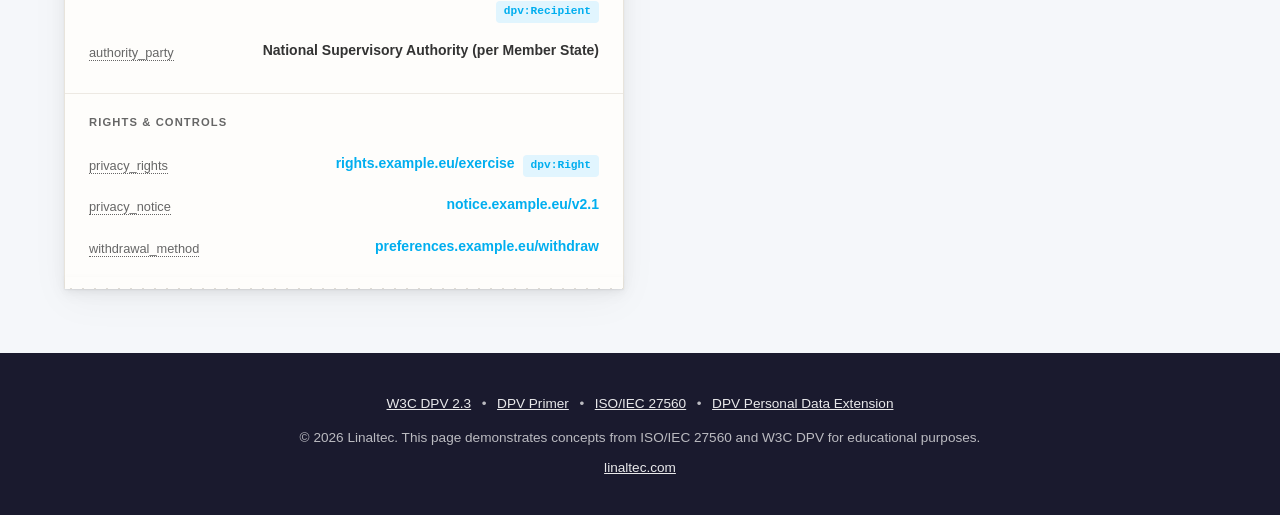
==== commit 7e89c402: "Add Umami analytics tracking to standalone tool page Co-Authored-By: Claude Opus 4.6 <noreply@anthro" ====
--- a/static/tools/27560-receipt-explorer/index.html
+++ b/static/tools/27560-receipt-explorer/index.html
@@ -83,6 +83,16 @@
     border-radius: 8px; font-size: 0.875rem; font-weight: 500;
     backdrop-filter: blur(4px); border: 1px solid rgba(255,255,255,0.18);
   }
+  .home-link {
+    display: inline-flex; align-items: center; justify-content: center;
+    width: 34px; height: 34px; border-radius: 8px;
+    background: rgba(255,255,255,0.08); border: 1px solid rgba(255,255,255,0.12);
+    transition: background 0.2s, border-color 0.2s;
+    flex-shrink: 0;
+  }
+  .home-link:hover { background: rgba(255,255,255,0.18); border-color: rgba(255,255,255,0.3); }
+  .home-link svg { width: 20px; height: 20px; }
+
   /* ─── Tabs / Lawful Basis Selector ─── */
   .tab-group {
     display: flex; gap: 8px; flex-wrap: wrap; margin-bottom: 32px;
@@ -404,13 +414,6 @@
 </head>
 <body>
 
-<!-- ════ Site Bar ════ -->
-<div style="background:#1A1A2E;padding:10px 24px;display:flex;align-items:center;">
-  <a href="../../" style="display:inline-flex;align-items:center;text-decoration:none;">
-    <img src="../../images/logo-white.png" alt="Linaltec" style="height:28px;">
-  </a>
-</div>
-
 <!-- ════════════════ SVG SPRITE SHEET ════════════════ -->
 <svg xmlns="http://www.w3.org/2000/svg" style="display:none">
   <!-- Category icons -->
@@ -469,17 +472,24 @@
 <!-- ════════════════════ HERO ════════════════════ -->
 <header class="hero">
   <div class="container">
-    <h1>Privacy Processing Receipts</h1>
+    <div class="hero-badges">
+      <a href="../../" class="home-link" title="Back to Linaltec">
+        <svg xmlns="http://www.w3.org/2000/svg" viewBox="0 0 100 100">
+          <rect x="2" y="2" width="65" height="65" rx="3" fill="none" stroke="rgba(255,255,255,0.6)" stroke-width="6"/>
+          <rect x="33" y="22" width="58" height="58" rx="3" fill="#00AEEF"/>
+          <rect x="40" y="29" width="44" height="44" rx="2" fill="none" stroke="white" stroke-width="2" opacity="0.4"/>
+        </svg>
+      </a>
+      <span class="hero-badge">ISO/IEC 27560</span>
+      <span class="hero-badge">W3C DPV 2.3</span>
+      <span class="hero-badge">EUDI Wallet Ready</span>
+    </div>
+    <h1 style="margin-top:24px">Privacy Processing Receipts</h1>
     <p class="subtitle">
       Moving beyond unreadable privacy policies. ISO/IEC 27560 defines structured, machine-readable
       PII Processing Records and Privacy Receipts — giving individuals real transparency about how
       their data is processed, with values powered by the W3C Data Privacy Vocabulary.
     </p>
-    <div class="hero-badges" style="margin-top:24px">
-      <span class="hero-badge">ISO/IEC 27560</span>
-      <span class="hero-badge">W3C DPV 2.3</span>
-      <span class="hero-badge">EUDI Wallet Ready</span>
-    </div>
   </div>
 </header>
 
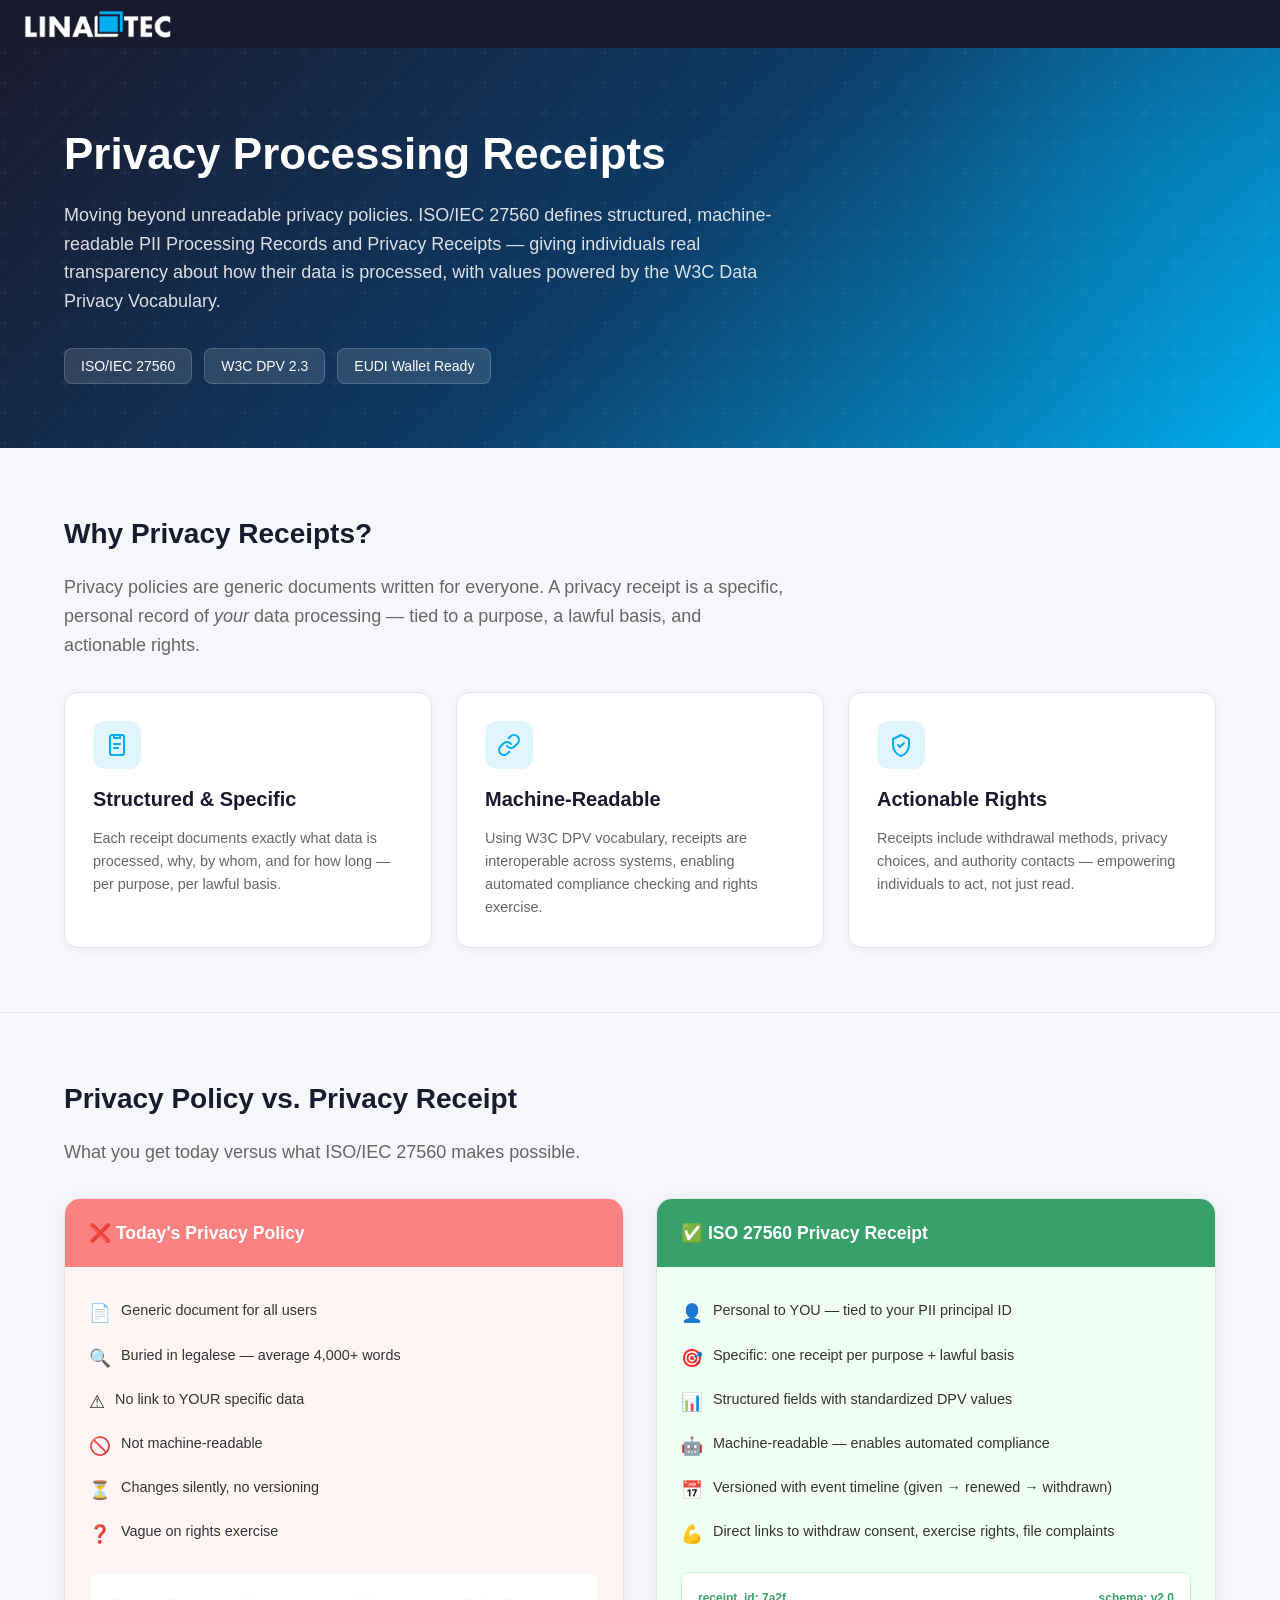
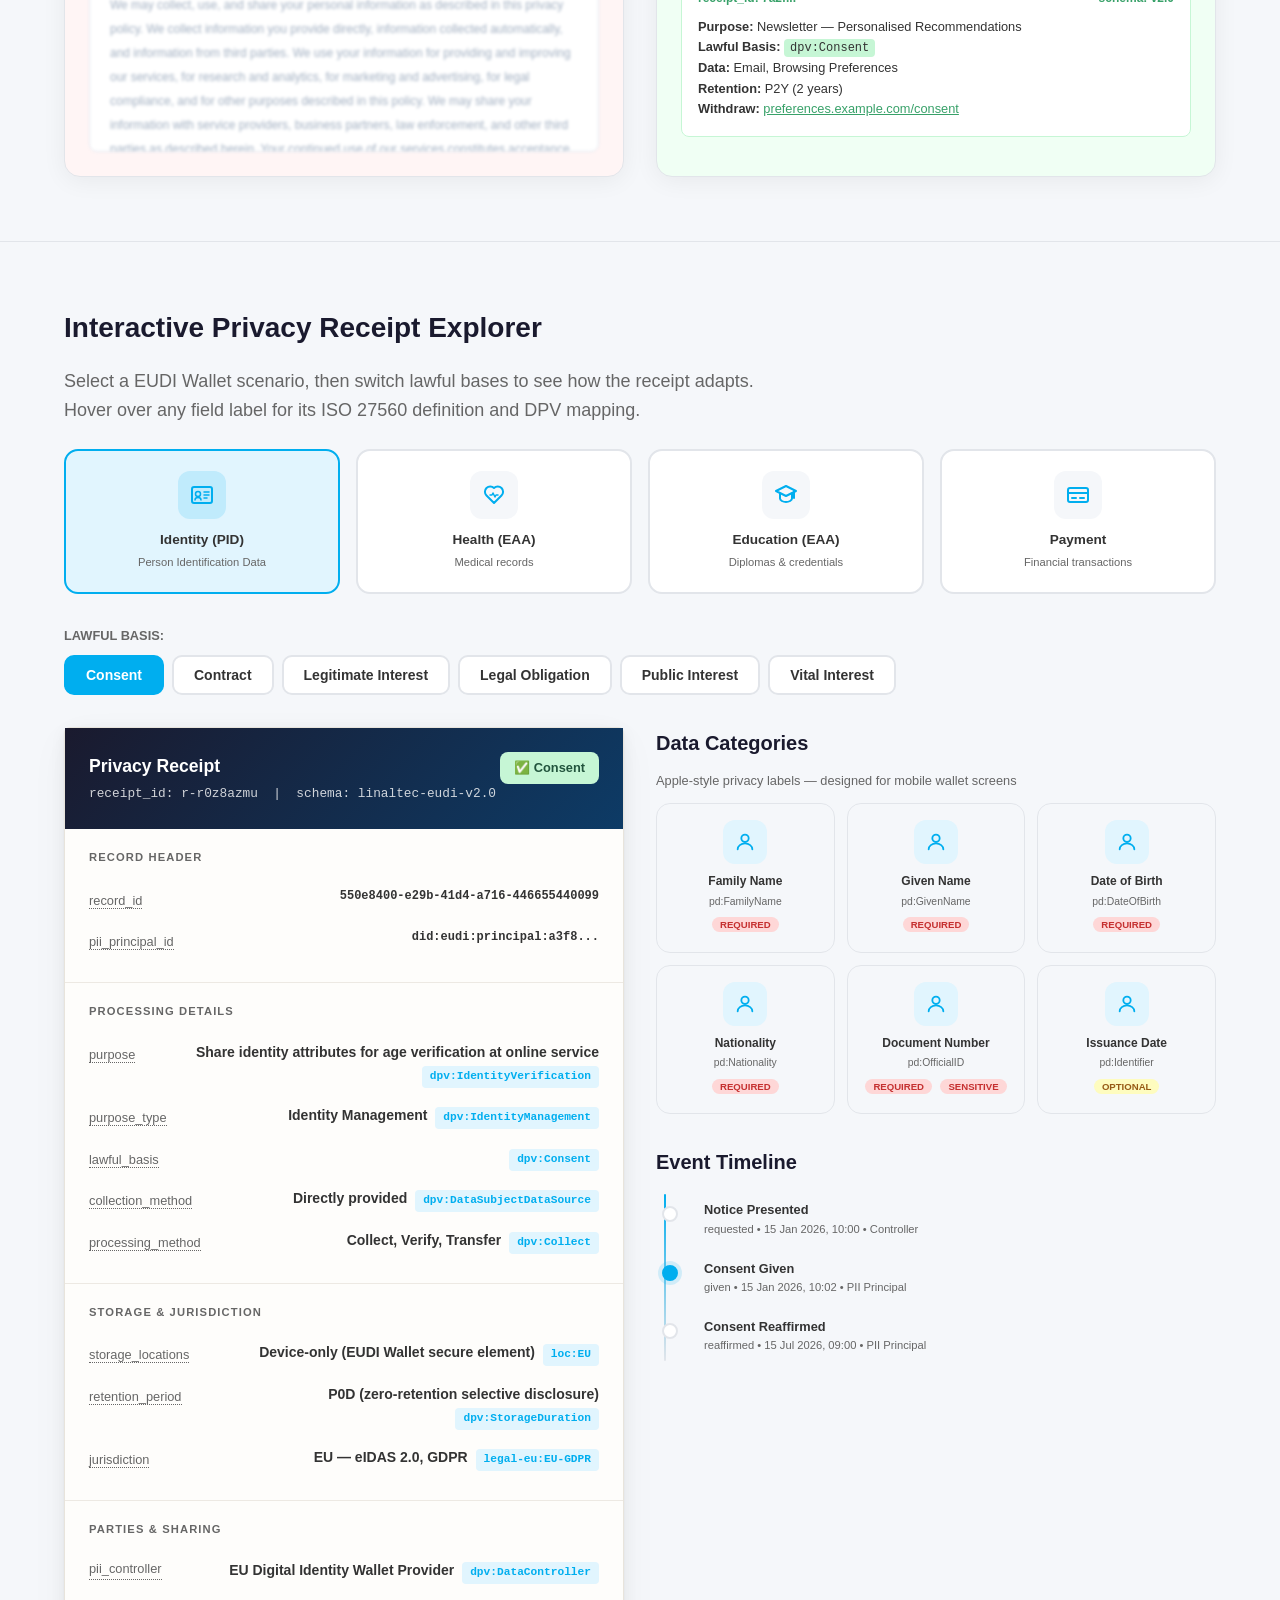
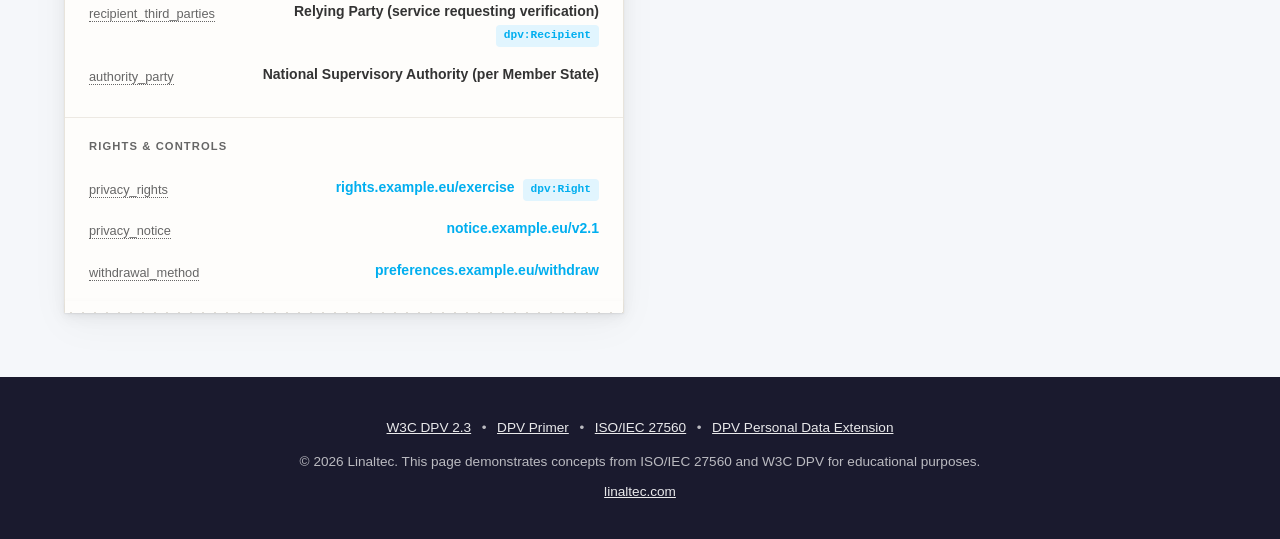
==== commit 1c02ea45: "Merge pull request #9 from JanLin/claude/funny-colden Add Umami analytics tracking to standalone too" ====
--- a/static/tools/27560-receipt-explorer/index.html
+++ b/static/tools/27560-receipt-explorer/index.html
@@ -83,16 +83,6 @@
     border-radius: 8px; font-size: 0.875rem; font-weight: 500;
     backdrop-filter: blur(4px); border: 1px solid rgba(255,255,255,0.18);
   }
-  .home-link {
-    display: inline-flex; align-items: center; justify-content: center;
-    width: 34px; height: 34px; border-radius: 8px;
-    background: rgba(255,255,255,0.08); border: 1px solid rgba(255,255,255,0.12);
-    transition: background 0.2s, border-color 0.2s;
-    flex-shrink: 0;
-  }
-  .home-link:hover { background: rgba(255,255,255,0.18); border-color: rgba(255,255,255,0.3); }
-  .home-link svg { width: 20px; height: 20px; }
-
   /* ─── Tabs / Lawful Basis Selector ─── */
   .tab-group {
     display: flex; gap: 8px; flex-wrap: wrap; margin-bottom: 32px;
@@ -414,6 +404,13 @@
 </head>
 <body>
 
+<!-- ════ Site Bar ════ -->
+<div style="background:#1A1A2E;padding:10px 24px;display:flex;align-items:center;">
+  <a href="../../" style="display:inline-flex;align-items:center;text-decoration:none;">
+    <img src="../../images/logo-white.png" alt="Linaltec" style="height:28px;">
+  </a>
+</div>
+
 <!-- ════════════════ SVG SPRITE SHEET ════════════════ -->
 <svg xmlns="http://www.w3.org/2000/svg" style="display:none">
   <!-- Category icons -->
@@ -472,24 +469,17 @@
 <!-- ════════════════════ HERO ════════════════════ -->
 <header class="hero">
   <div class="container">
-    <div class="hero-badges">
-      <a href="../../" class="home-link" title="Back to Linaltec">
-        <svg xmlns="http://www.w3.org/2000/svg" viewBox="0 0 100 100">
-          <rect x="2" y="2" width="65" height="65" rx="3" fill="none" stroke="rgba(255,255,255,0.6)" stroke-width="6"/>
-          <rect x="33" y="22" width="58" height="58" rx="3" fill="#00AEEF"/>
-          <rect x="40" y="29" width="44" height="44" rx="2" fill="none" stroke="white" stroke-width="2" opacity="0.4"/>
-        </svg>
-      </a>
-      <span class="hero-badge">ISO/IEC 27560</span>
-      <span class="hero-badge">W3C DPV 2.3</span>
-      <span class="hero-badge">EUDI Wallet Ready</span>
-    </div>
-    <h1 style="margin-top:24px">Privacy Processing Receipts</h1>
+    <h1>Privacy Processing Receipts</h1>
     <p class="subtitle">
       Moving beyond unreadable privacy policies. ISO/IEC 27560 defines structured, machine-readable
       PII Processing Records and Privacy Receipts — giving individuals real transparency about how
       their data is processed, with values powered by the W3C Data Privacy Vocabulary.
     </p>
+    <div class="hero-badges" style="margin-top:24px">
+      <span class="hero-badge">ISO/IEC 27560</span>
+      <span class="hero-badge">W3C DPV 2.3</span>
+      <span class="hero-badge">EUDI Wallet Ready</span>
+    </div>
   </div>
 </header>
 
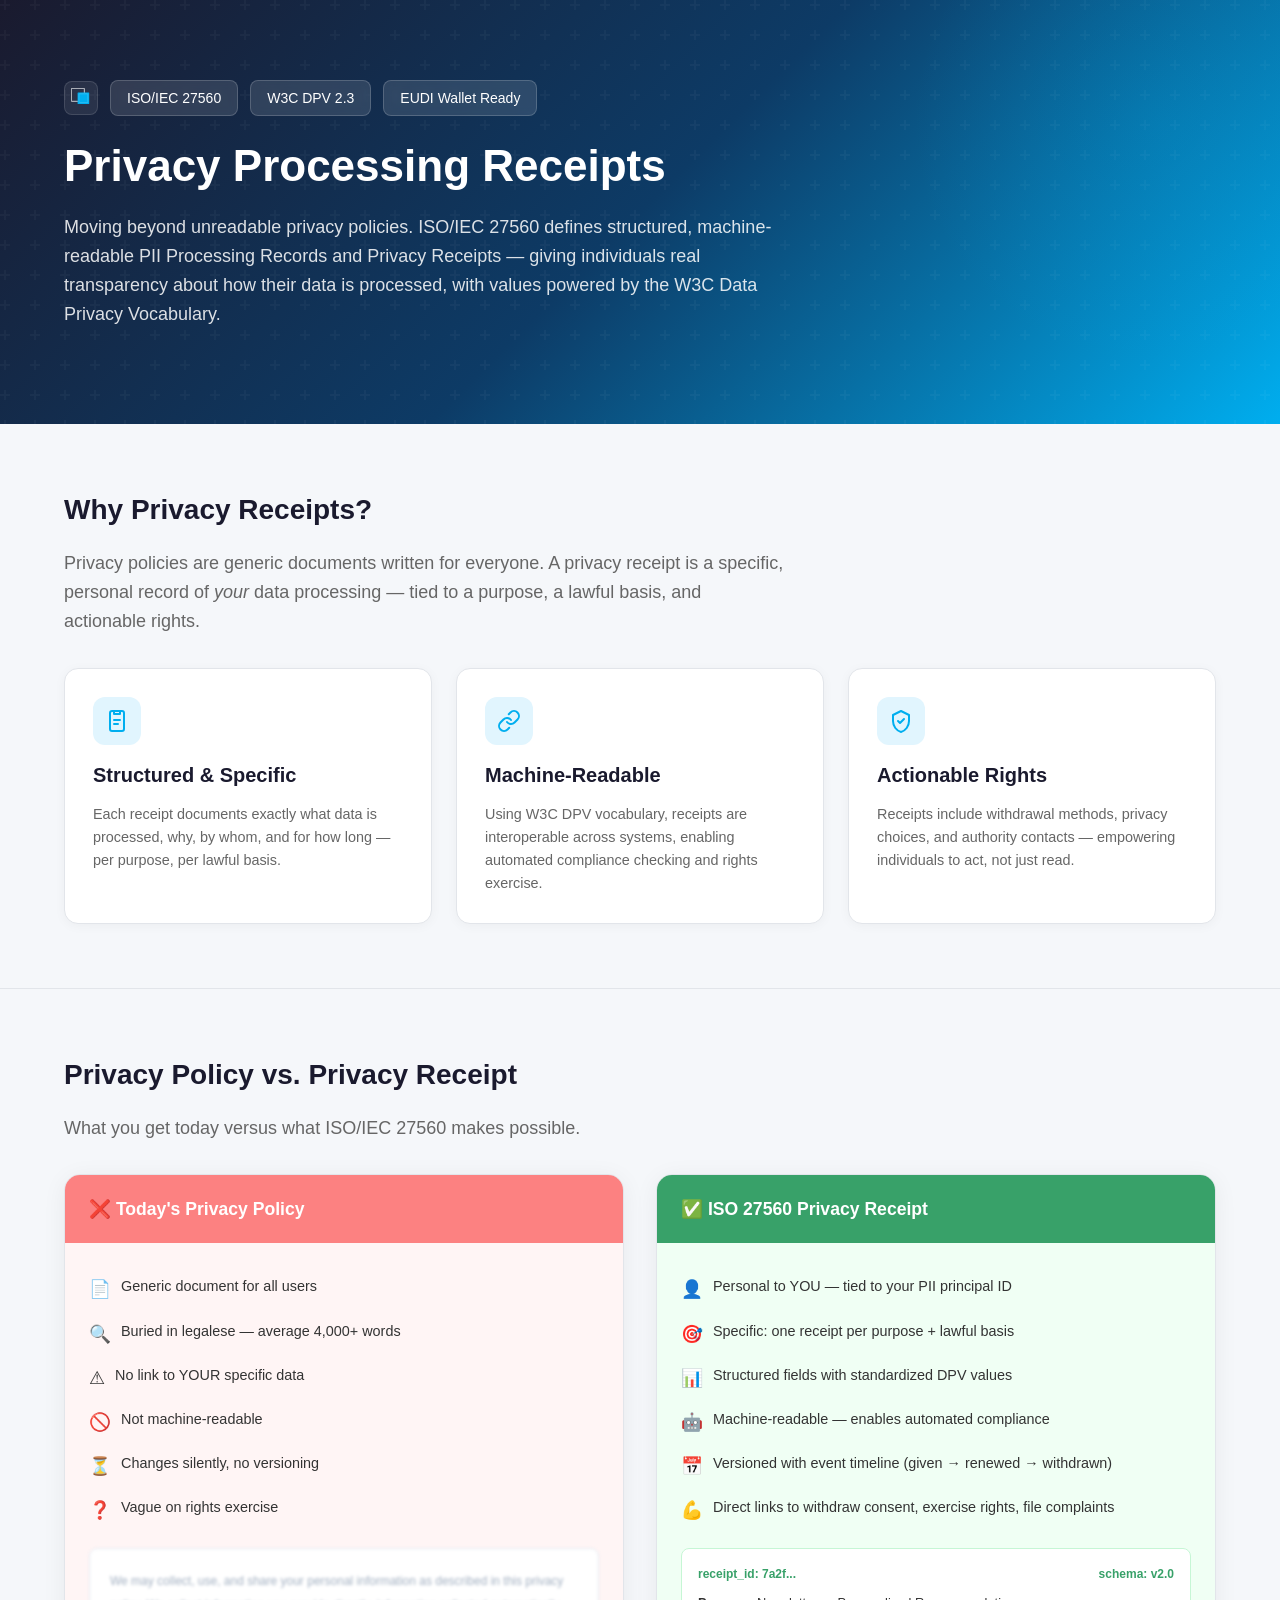
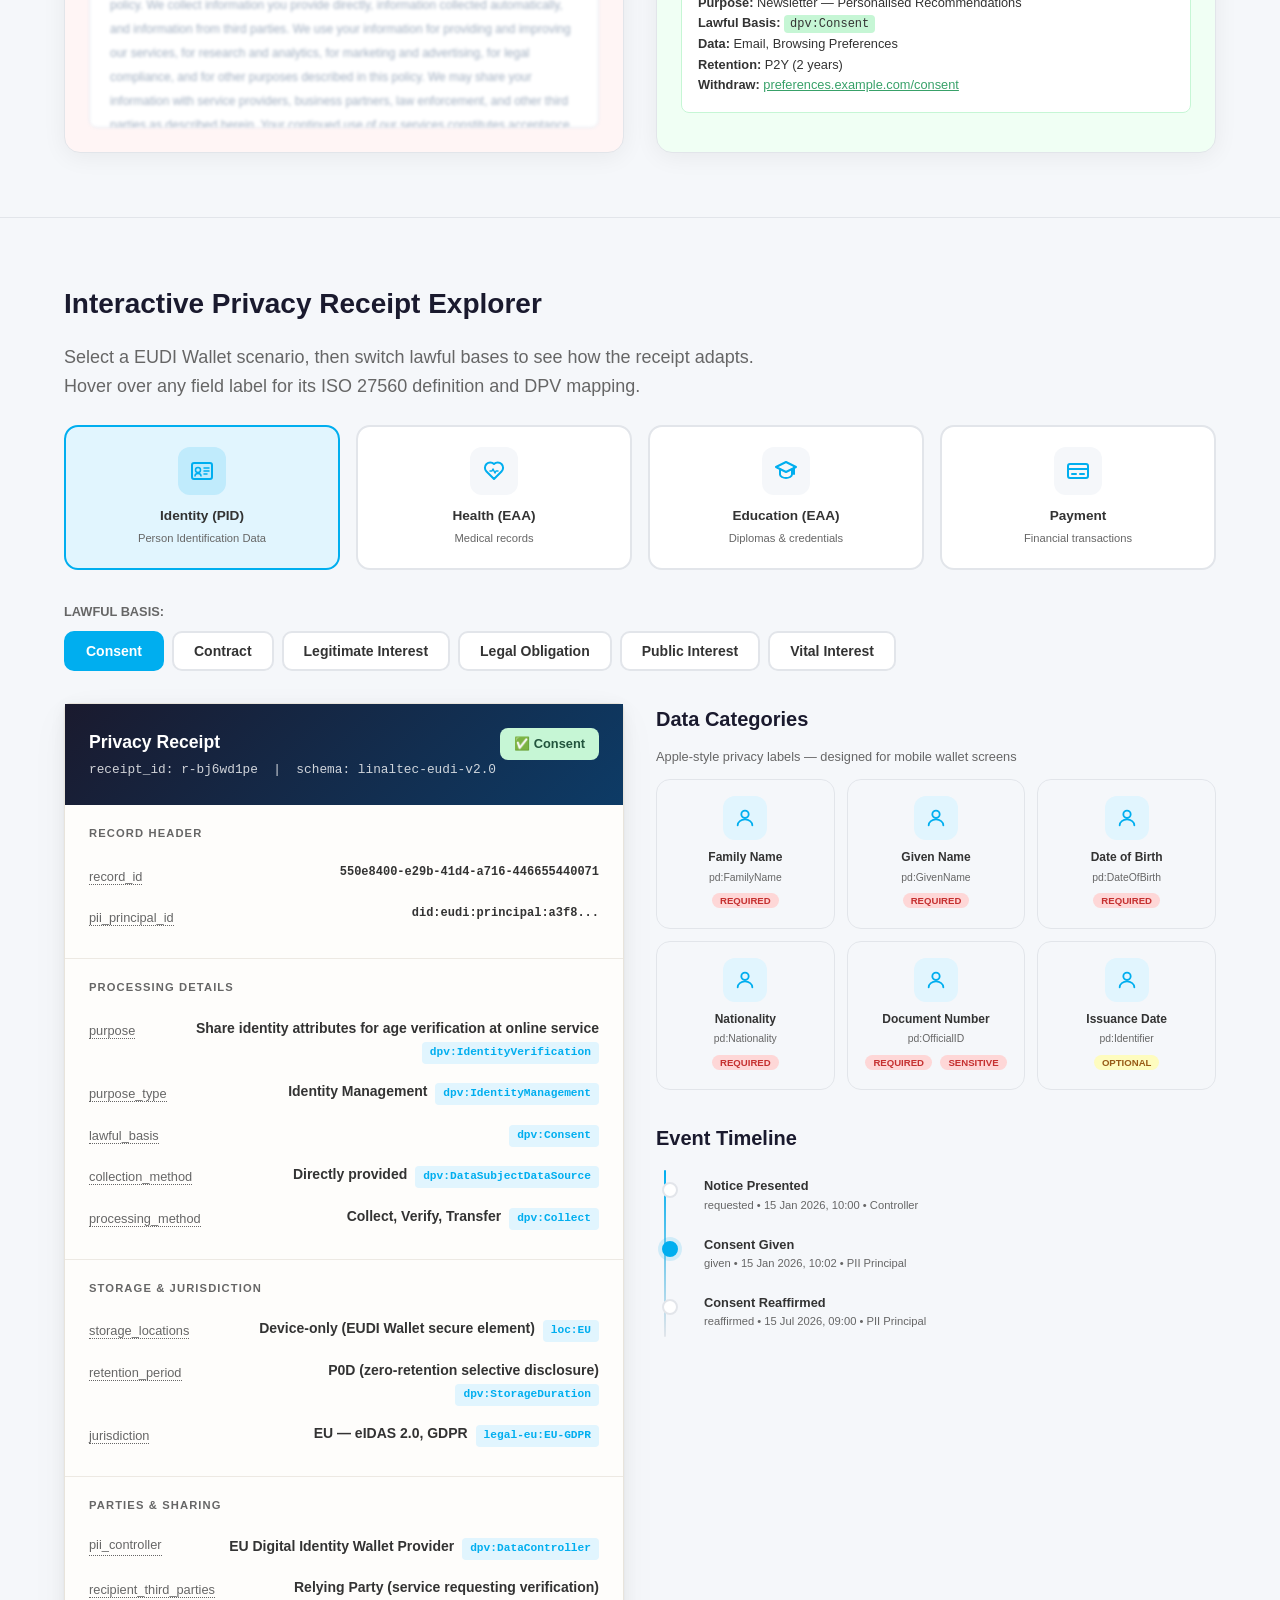
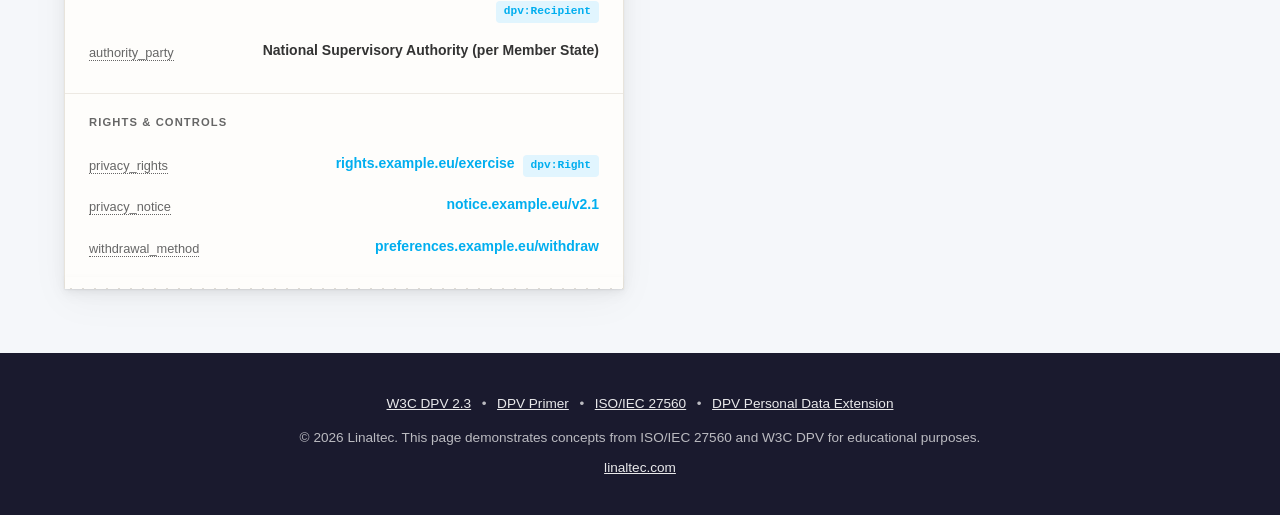
==== commit 0b9bb190: "Fix tooltip positioning to prevent left-side clipping Left-align tooltips over field labels instead " ====
--- a/static/tools/27560-receipt-explorer/index.html
+++ b/static/tools/27560-receipt-explorer/index.html
@@ -83,6 +83,16 @@
     border-radius: 8px; font-size: 0.875rem; font-weight: 500;
     backdrop-filter: blur(4px); border: 1px solid rgba(255,255,255,0.18);
   }
+  .home-link {
+    display: inline-flex; align-items: center; justify-content: center;
+    width: 34px; height: 34px; border-radius: 8px;
+    background: rgba(255,255,255,0.08); border: 1px solid rgba(255,255,255,0.12);
+    transition: background 0.2s, border-color 0.2s;
+    flex-shrink: 0;
+  }
+  .home-link:hover { background: rgba(255,255,255,0.18); border-color: rgba(255,255,255,0.3); }
+  .home-link svg { width: 20px; height: 20px; }
+
   /* ─── Tabs / Lawful Basis Selector ─── */
   .tab-group {
     display: flex; gap: 8px; flex-wrap: wrap; margin-bottom: 32px;
@@ -160,15 +170,15 @@
   /* ─── Tooltip ─── */
   .tooltip-container { position: relative; display: inline-block; }
   .tooltip {
-    display: none; position: absolute; bottom: calc(100% + 8px); left: 50%;
-    transform: translateX(-50%); background: var(--tooltip-bg); color: #fff;
+    display: none; position: absolute; bottom: calc(100% + 8px); left: 0;
+    background: var(--tooltip-bg); color: #fff;
     padding: 14px 18px; border-radius: 10px; font-size: 0.8rem; line-height: 1.5;
-    width: 320px; z-index: 100; box-shadow: 0 8px 32px rgba(0,0,0,0.25);
+    width: 320px; max-width: calc(100vw - 32px); z-index: 100; box-shadow: 0 8px 32px rgba(0,0,0,0.25);
     pointer-events: none;
   }
   .tooltip::after {
-    content: ''; position: absolute; top: 100%; left: 50%;
-    transform: translateX(-50%); border: 6px solid transparent;
+    content: ''; position: absolute; top: 100%; left: 24px;
+    border: 6px solid transparent;
     border-top-color: var(--tooltip-bg);
   }
   .tooltip-container:hover .tooltip { display: block; pointer-events: auto; }
@@ -404,13 +414,6 @@
 </head>
 <body>
 
-<!-- ════ Site Bar ════ -->
-<div style="background:#1A1A2E;padding:10px 24px;display:flex;align-items:center;">
-  <a href="../../" style="display:inline-flex;align-items:center;text-decoration:none;">
-    <img src="../../images/logo-white.png" alt="Linaltec" style="height:28px;">
-  </a>
-</div>
-
 <!-- ════════════════ SVG SPRITE SHEET ════════════════ -->
 <svg xmlns="http://www.w3.org/2000/svg" style="display:none">
   <!-- Category icons -->
@@ -469,17 +472,24 @@
 <!-- ════════════════════ HERO ════════════════════ -->
 <header class="hero">
   <div class="container">
-    <h1>Privacy Processing Receipts</h1>
+    <div class="hero-badges">
+      <a href="../../" class="home-link" title="Back to Linaltec">
+        <svg xmlns="http://www.w3.org/2000/svg" viewBox="0 0 100 100">
+          <rect x="2" y="2" width="65" height="65" rx="3" fill="none" stroke="rgba(255,255,255,0.6)" stroke-width="6"/>
+          <rect x="33" y="22" width="58" height="58" rx="3" fill="#00AEEF"/>
+          <rect x="40" y="29" width="44" height="44" rx="2" fill="none" stroke="white" stroke-width="2" opacity="0.4"/>
+        </svg>
+      </a>
+      <span class="hero-badge">ISO/IEC 27560</span>
+      <span class="hero-badge">W3C DPV 2.3</span>
+      <span class="hero-badge">EUDI Wallet Ready</span>
+    </div>
+    <h1 style="margin-top:24px">Privacy Processing Receipts</h1>
     <p class="subtitle">
       Moving beyond unreadable privacy policies. ISO/IEC 27560 defines structured, machine-readable
       PII Processing Records and Privacy Receipts — giving individuals real transparency about how
       their data is processed, with values powered by the W3C Data Privacy Vocabulary.
     </p>
-    <div class="hero-badges" style="margin-top:24px">
-      <span class="hero-badge">ISO/IEC 27560</span>
-      <span class="hero-badge">W3C DPV 2.3</span>
-      <span class="hero-badge">EUDI Wallet Ready</span>
-    </div>
   </div>
 </header>
 
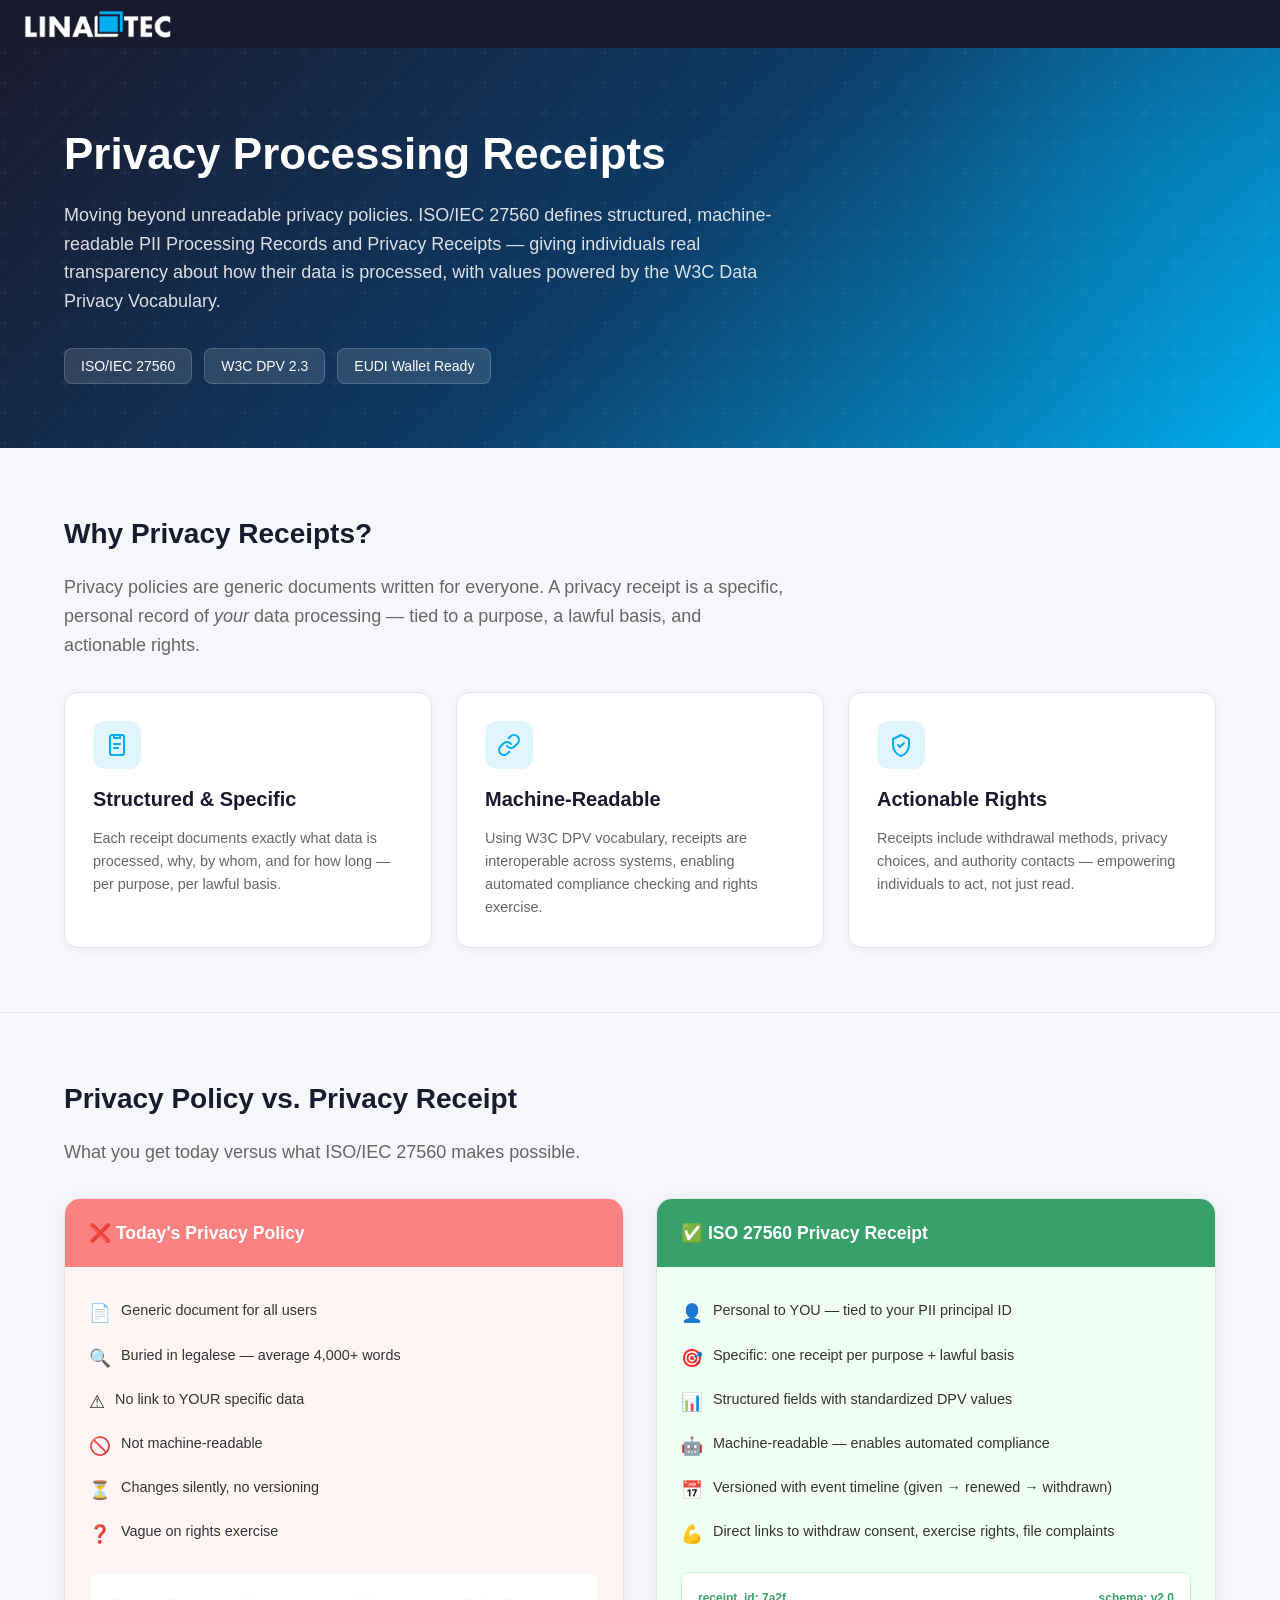
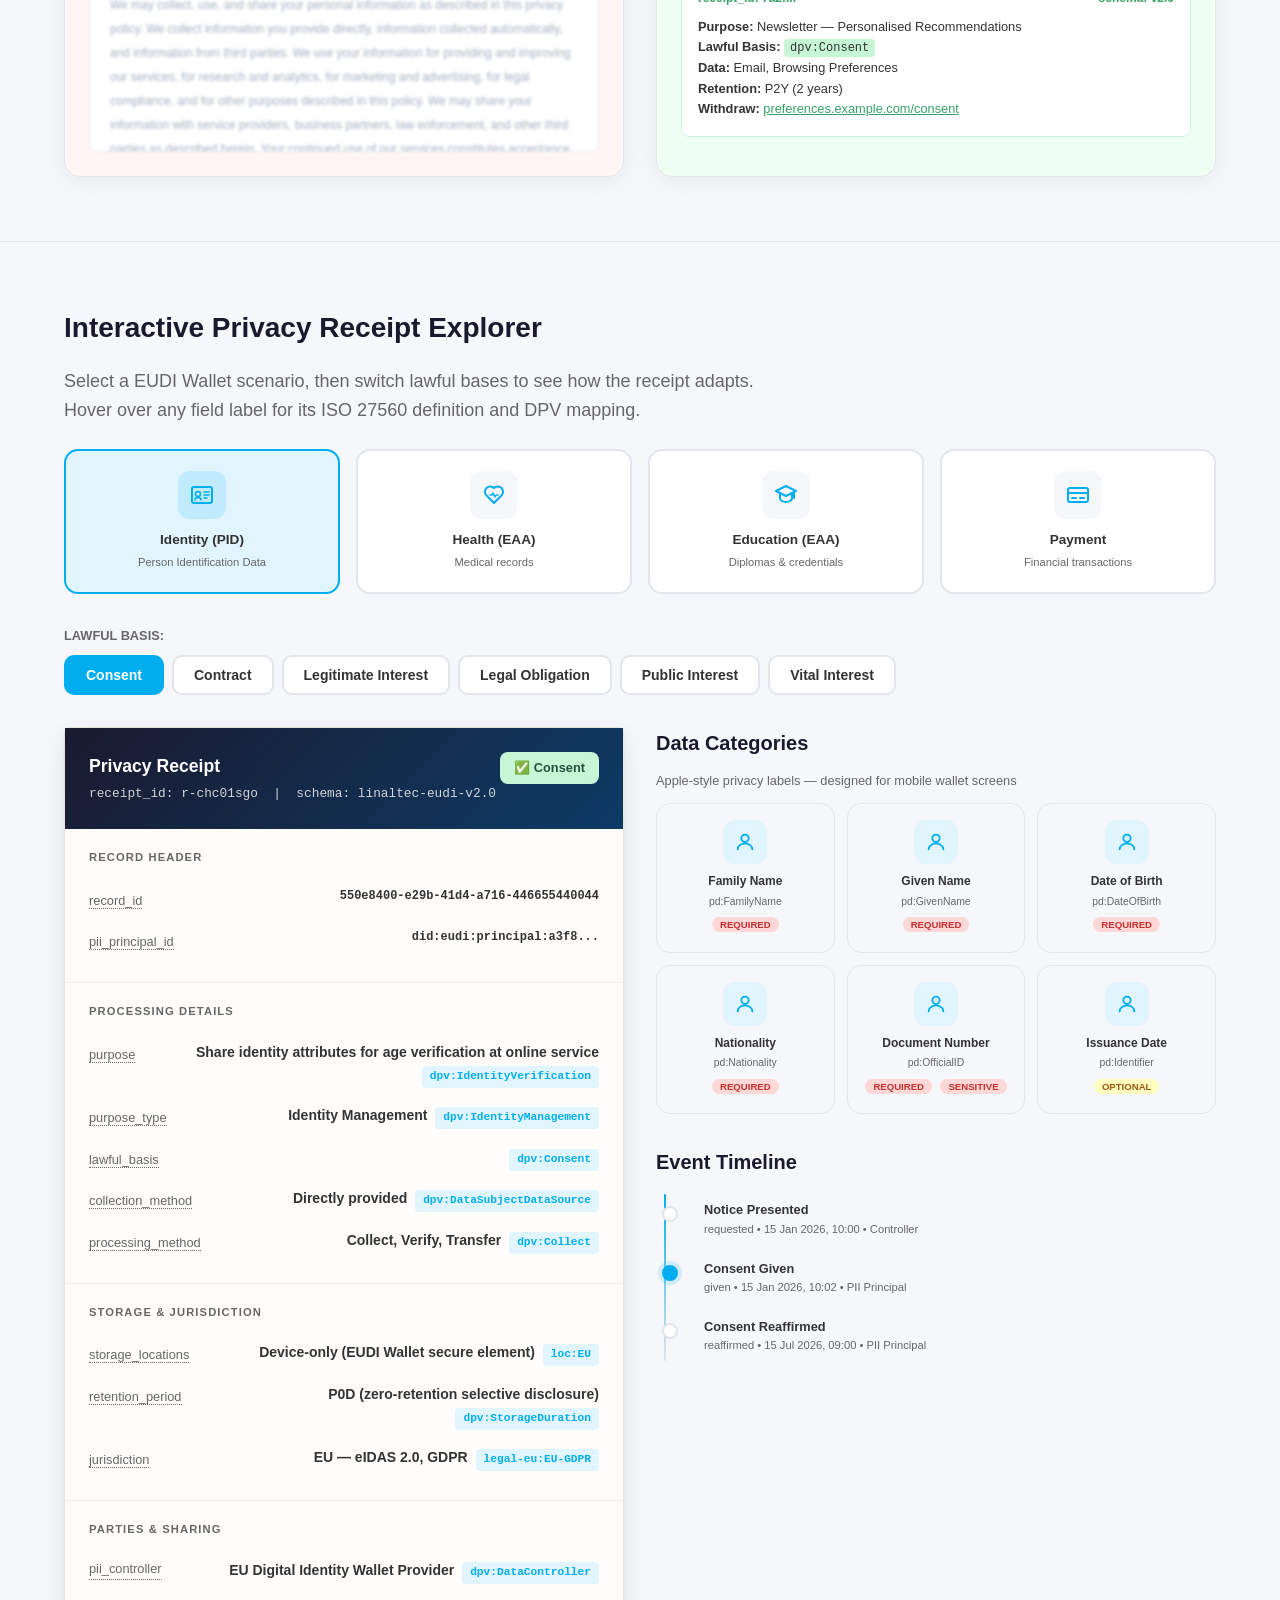
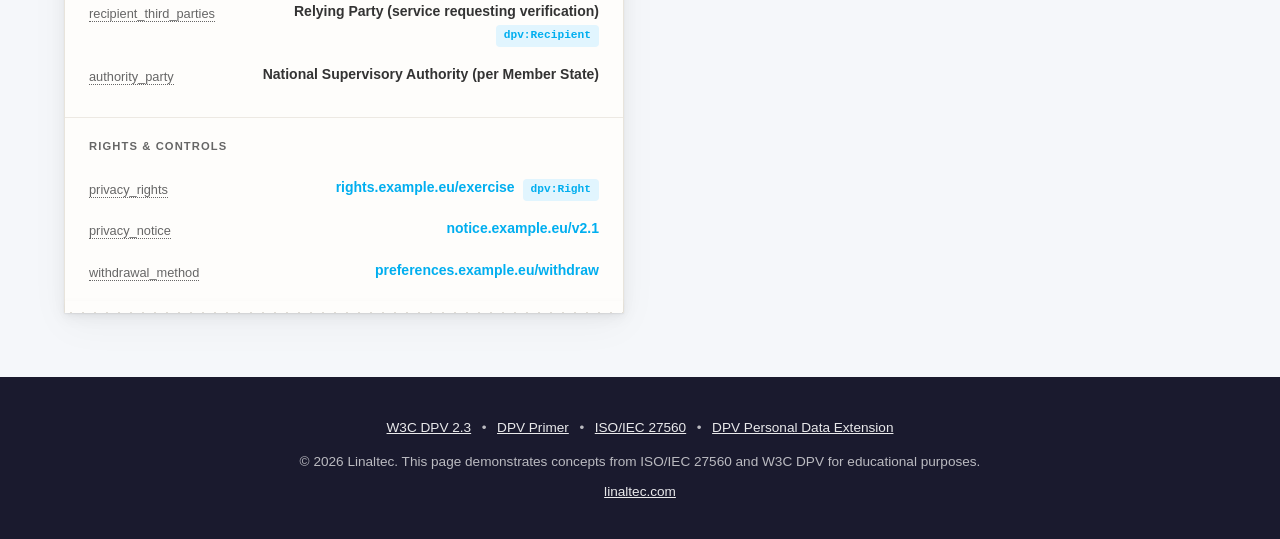
==== commit 2fa02ba7: "Merge pull request #10 from JanLin/claude/upbeat-carson Claude/upbeat carson" ====
--- a/static/tools/27560-receipt-explorer/index.html
+++ b/static/tools/27560-receipt-explorer/index.html
@@ -83,16 +83,6 @@
     border-radius: 8px; font-size: 0.875rem; font-weight: 500;
     backdrop-filter: blur(4px); border: 1px solid rgba(255,255,255,0.18);
   }
-  .home-link {
-    display: inline-flex; align-items: center; justify-content: center;
-    width: 34px; height: 34px; border-radius: 8px;
-    background: rgba(255,255,255,0.08); border: 1px solid rgba(255,255,255,0.12);
-    transition: background 0.2s, border-color 0.2s;
-    flex-shrink: 0;
-  }
-  .home-link:hover { background: rgba(255,255,255,0.18); border-color: rgba(255,255,255,0.3); }
-  .home-link svg { width: 20px; height: 20px; }
-
   /* ─── Tabs / Lawful Basis Selector ─── */
   .tab-group {
     display: flex; gap: 8px; flex-wrap: wrap; margin-bottom: 32px;
@@ -414,6 +404,13 @@
 </head>
 <body>
 
+<!-- ════ Site Bar ════ -->
+<div style="background:#1A1A2E;padding:10px 24px;display:flex;align-items:center;">
+  <a href="../../" style="display:inline-flex;align-items:center;text-decoration:none;">
+    <img src="../../images/logo-white.png" alt="Linaltec" style="height:28px;">
+  </a>
+</div>
+
 <!-- ════════════════ SVG SPRITE SHEET ════════════════ -->
 <svg xmlns="http://www.w3.org/2000/svg" style="display:none">
   <!-- Category icons -->
@@ -472,24 +469,17 @@
 <!-- ════════════════════ HERO ════════════════════ -->
 <header class="hero">
   <div class="container">
-    <div class="hero-badges">
-      <a href="../../" class="home-link" title="Back to Linaltec">
-        <svg xmlns="http://www.w3.org/2000/svg" viewBox="0 0 100 100">
-          <rect x="2" y="2" width="65" height="65" rx="3" fill="none" stroke="rgba(255,255,255,0.6)" stroke-width="6"/>
-          <rect x="33" y="22" width="58" height="58" rx="3" fill="#00AEEF"/>
-          <rect x="40" y="29" width="44" height="44" rx="2" fill="none" stroke="white" stroke-width="2" opacity="0.4"/>
-        </svg>
-      </a>
-      <span class="hero-badge">ISO/IEC 27560</span>
-      <span class="hero-badge">W3C DPV 2.3</span>
-      <span class="hero-badge">EUDI Wallet Ready</span>
-    </div>
-    <h1 style="margin-top:24px">Privacy Processing Receipts</h1>
+    <h1>Privacy Processing Receipts</h1>
     <p class="subtitle">
       Moving beyond unreadable privacy policies. ISO/IEC 27560 defines structured, machine-readable
       PII Processing Records and Privacy Receipts — giving individuals real transparency about how
       their data is processed, with values powered by the W3C Data Privacy Vocabulary.
     </p>
+    <div class="hero-badges" style="margin-top:24px">
+      <span class="hero-badge">ISO/IEC 27560</span>
+      <span class="hero-badge">W3C DPV 2.3</span>
+      <span class="hero-badge">EUDI Wallet Ready</span>
+    </div>
   </div>
 </header>
 
